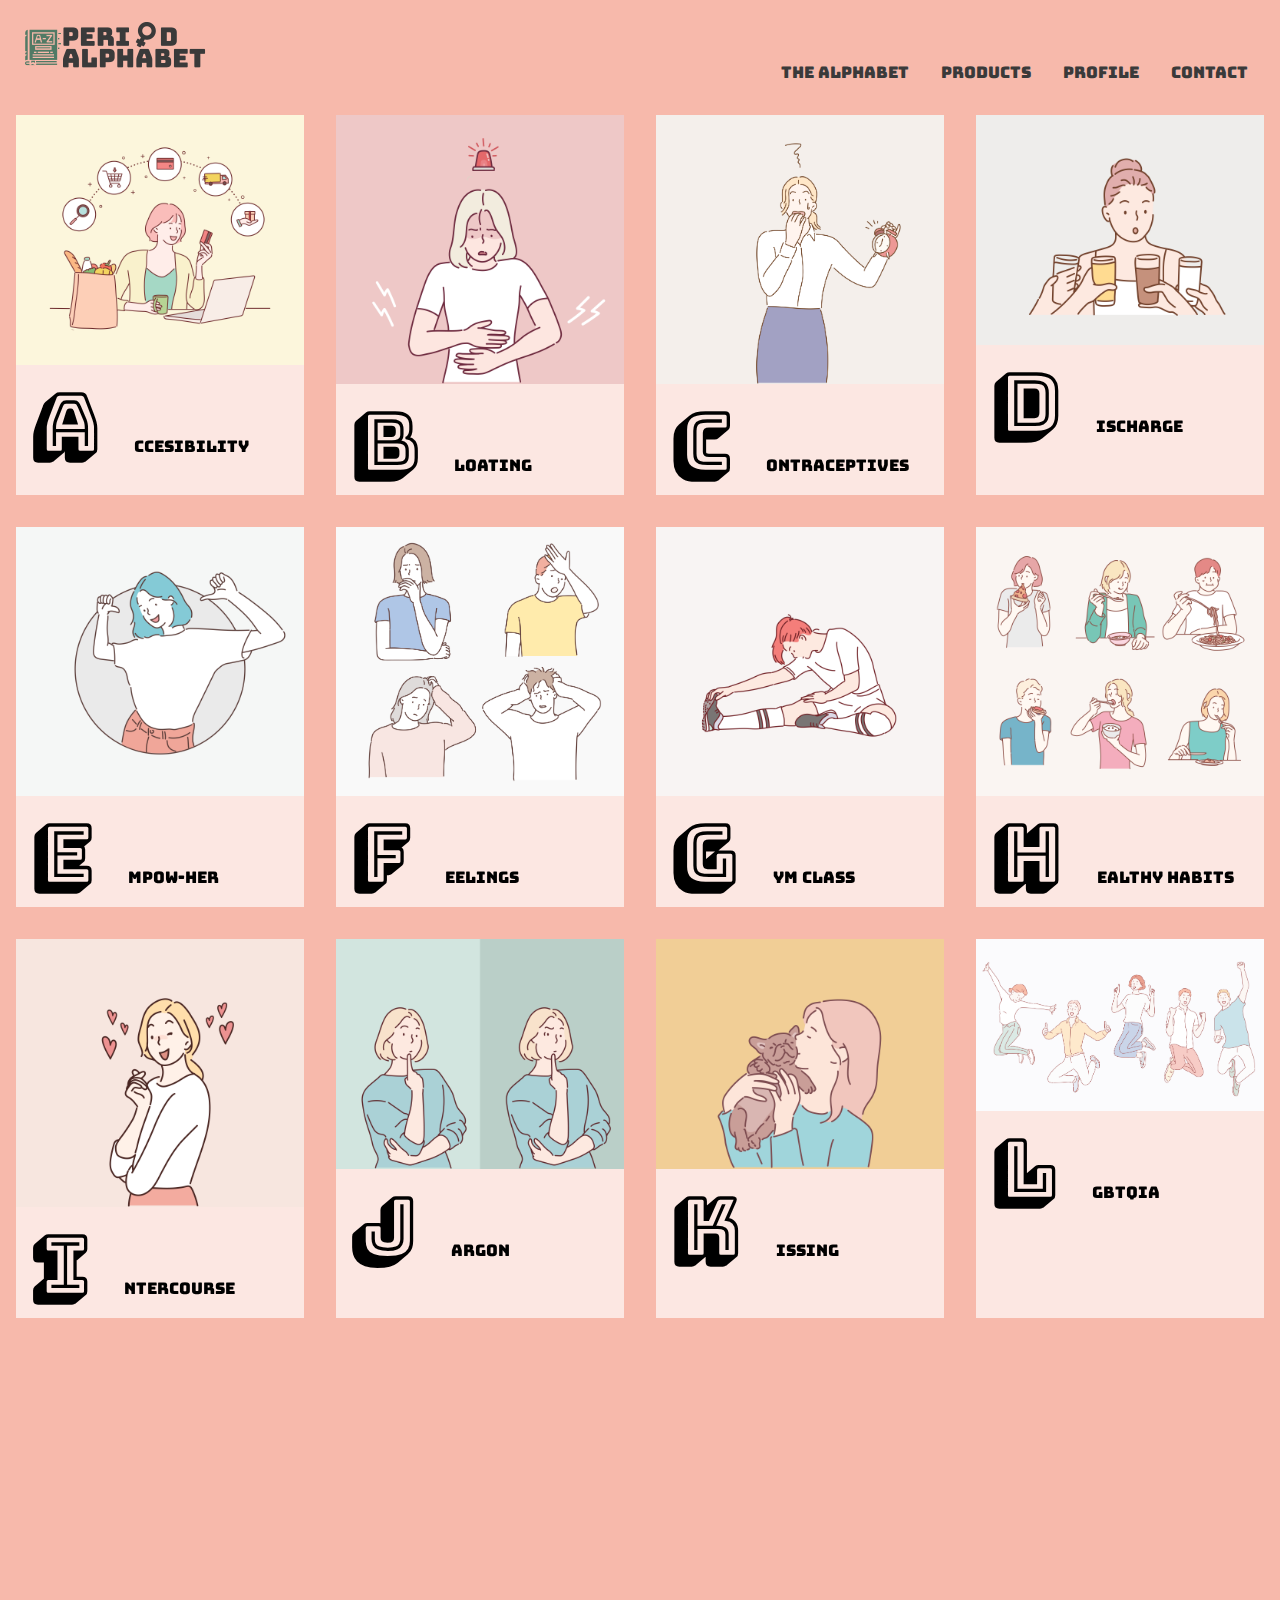
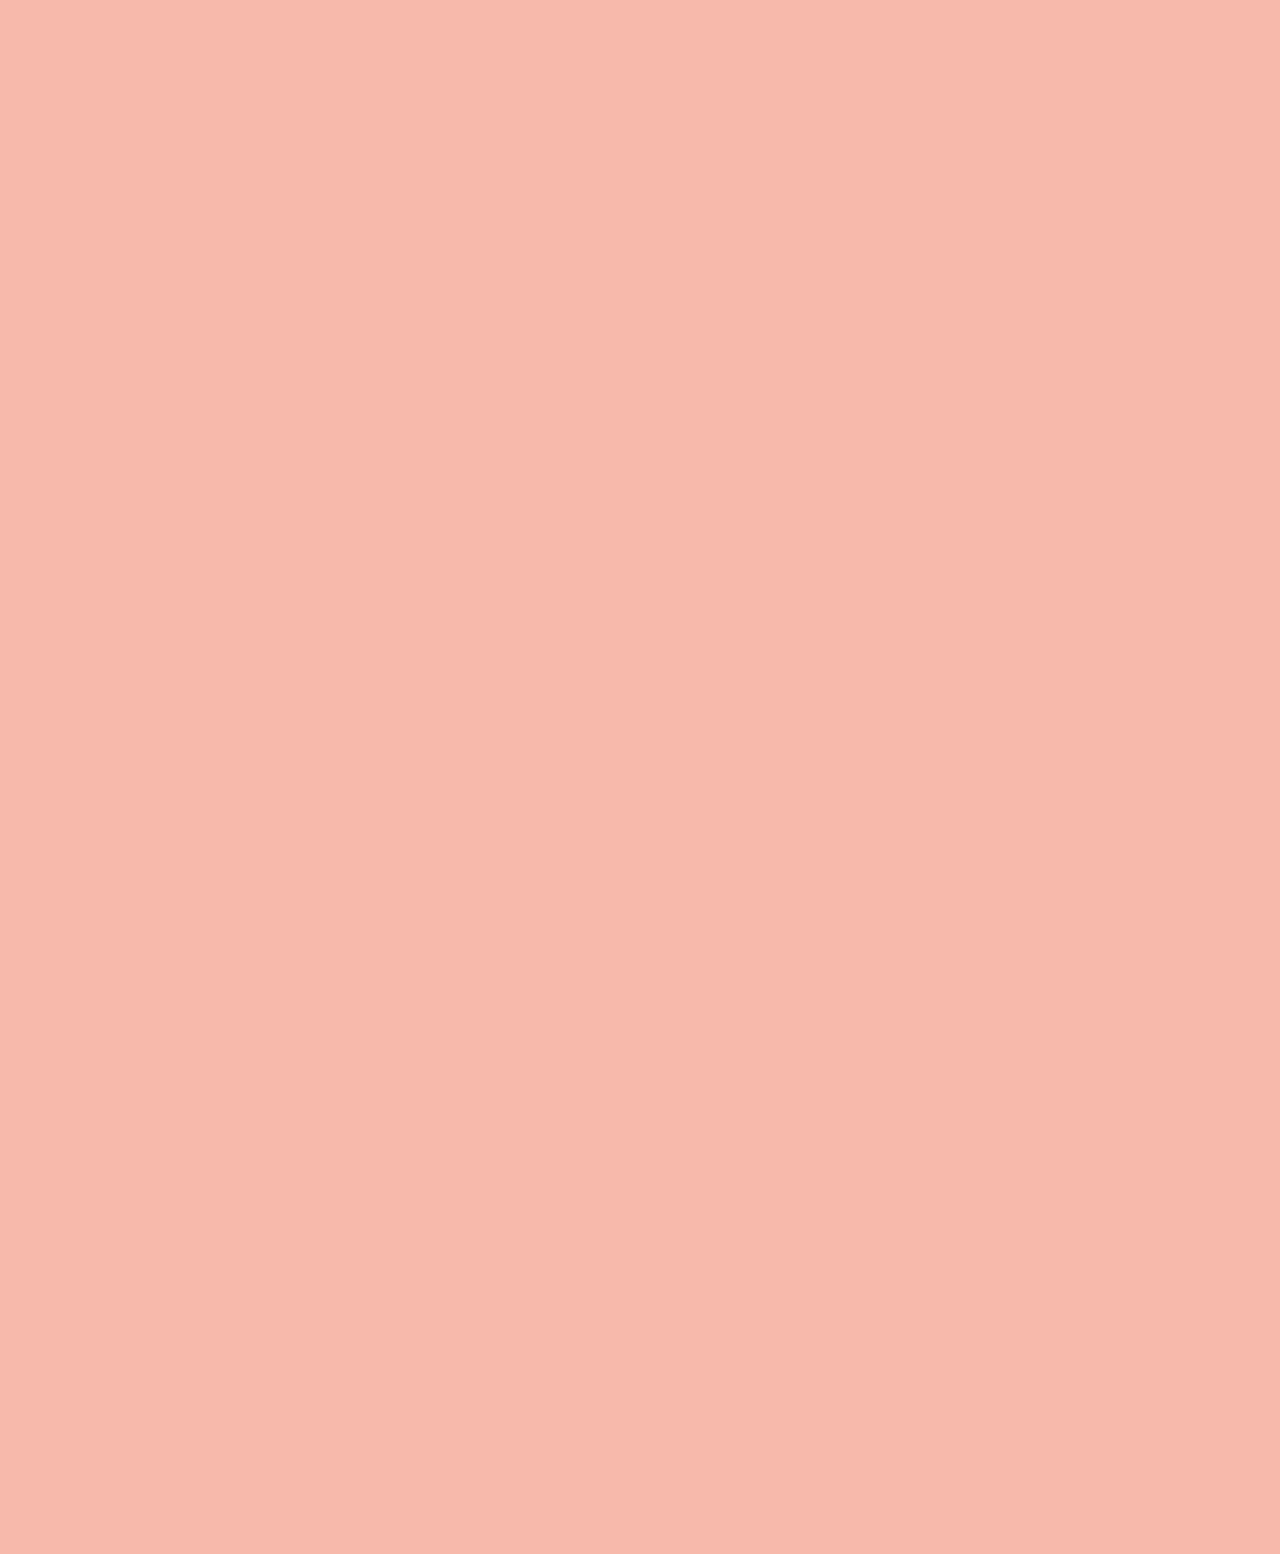
==== home.html @ 2d3a2221 "Merge branch 'master' into sheylacode" ====
<!DOCTYPE html>
<html>
    <!--The head is the little tab at the top on your browser-->
    <head>
        <title>Period Alphabet</title>

        <link rel="shortcut icon" href="images/icon.png" type="image/png">

        <!--This is where the CSS file is linked into the HMTL-->
        <link rel="stylesheet" href="styles.css">

        <!--Animate on scroll link step 1-->
        <link href="https://unpkg.com/aos@2.3.1/dist/aos.css" rel="stylesheet">

        <link rel="preconnect" href="https://fonts.gstatic.com">

        <!--Using Google Fonts API for a nice font-->
        <link href="https://fonts.googleapis.com/css2?family=Bungee" rel="stylesheet">
        <link href="https://fonts.googleapis.com/css2?family=Bungee+Shade" rel="stylesheet">
    </head>

    <!--The body is the main part of the page-->
    <body>

        <!--This is our nav bar with 'links' -->
        <nav id="nav">
            <a class="navbar-brand" href="home.html">
                <img src="images/logo.png" alt="Logo">
            </a> <!-- Logo --> 
            <ul>
                <!--The hrefs will change once we get routes going-->
                <li><a href="#alphabet">The Alphabet</a></li>
                <li><a href="#products">Products</a></li>
                <li><a href="#profile">Profile</a></li>
                <li><a href="#contact">Contact</a></li>
            </ul>
        </nav>
        
        <!--The main ish on the page-->
        <main>

            <section id="alphabet">
                <section id="A-D">

                    <ul class="list" data-aos="fade-up"
                    data-aos-anchor-placement="top-bottom">

                        <li class="card">
                            <img src="images/A.jpg">
                            <h3>A</h3>
                            <p>
                                ccesibility
                            </p>
                        </li>
        
                        <li class="card">
                            <img src="images/B.jpg">
                            <h3>B</h3>
                            <p>
                                loating
                            </p>
                        </li>
        
                        <li class="card">
                            <img src="images/C.jpg">
                            <h3>C</h3>
                            <p>
                                ontraceptives
                            </p>
                        </li>

                        <li class="card">
                            <img src="images/D.jpg">
                            <h3>D</h3>
                            <p>
                                ischarge
                            </p>
                        </li>
                    </ul> 
                </section> <!-- end of A-D -->

                <section id="E-H">

                    <ul class="list" data-aos="fade-up"
                    data-aos-anchor-placement="top-bottom">

                        <li class="card">
                            <img src="images/E.jpg">
                            <h3>E</h3>
                            <p>
                                mpow-her 
                            </p>
                        </li>
        
                        <li class="card">
                            <img src="images/F.jpg">
                            <h3>F</h3>
                            <p>
                                eelings
                            </p>
                        </li>
        
                        <li class="card">
                            <img src="images/G.jpg">
                            <h3>G</h3>
                            <p>
                                ym class
                            </p>
                        </li>

                        <li class="card">
                            <img src="images/H.jpg">
                            <h3>H</h3>
                            <p>
                                ealthy habits
                            </p>
                        </li>
                    </ul> 
                </section> <!--end of E-H -->

                <section id="I-L">

                    <ul class="list" data-aos="fade-up"
                    data-aos-anchor-placement="top-bottom">

                        <li class="card">
                            <img src="images/I.jpg">
                            <h3>I</h3>
                            <p>
                                ntercourse 
                            </p>
                        </li>
        
                        <li class="card">
                            <img src="images/J.jpg">
                            <h3>J</h3>
                            <p>
                                argon
                            </p>
                        </li>
        
                        <li class="card">
                            <img src="images/K.jpg">
                            <h3>K</h3>
                            <p>
                                issing
                            </p>
                        </li>

                        <li class="card">
                            <img src="images/L.jpg">
                            <h3>L</h3>
                            <p>
                                GBTQIA
                            </p>
                        </li>
                    </ul> 
                </section> <!--end of I-L -->

                <section id="M-P">

                    <ul class="list" data-aos="fade-up"
                    data-aos-anchor-placement="top-bottom">

                        <li class="card">
                            <img src="images/M.jpg">
                            <h3>M</h3>
                            <p>
                                enstrual Products 
                            </p>
                        </li>
        
                        <li class="card">
                            <img src="images/N.jpg">
                            <h3>N</h3>
                            <p>
                                ausea
                            </p>
                        </li>
        
                        <li class="card">
                            <img src="images/O.jpg">
                            <h3>O</h3>
                            <p>
                                vulation
                            </p>
                        </li>

                        <li class="card">
                            <img src="images/P.jpg">
                            <h3>P</h3>
                            <p>
                                uberty
                            </p>
                        </li>
                    </ul> 
                </section> <!--end of M-P -->

                <section id="Q-T">

                    <ul class="list" data-aos="fade-up"
                    data-aos-anchor-placement="top-bottom">

                        <li class="card">
                            <img src="images/Q.jpg">
                            <h3>Q</h3>
                            <p>
                                uestions 
                            </p>
                        </li>
        
                        <li class="card">
                            <img src="images/R.jpg">
                            <h3>R</h3>
                            <p>
                                esources
                            </p>
                        </li>
        
                        <li class="card">
                            <img src="images/S.jpg">
                            <h3>S</h3>
                            <p>
                                TD/I's
                            </p>
                        </li>

                        <li class="card">
                            <img src="images/T.jpg">
                            <h3>T</h3>
                            <p>
                                ender Breasts
                            </p>
                        </li>
                    </ul> 
                </section> <!--end of Q-T -->

                <section id="U-X">

                    <ul class="list" data-aos="fade-up"
                    data-aos-anchor-placement="top-bottom">

                        <li class="card">
                            <img src="images/U.jpg">
                            <h3>U</h3>
                            <p>
                                nderwear 
                            </p>
                        </li>
        
                        <li class="card">
                            <img src="images/V.jpg">
                            <h3>V</h3>
                            <p>
                                aginal Health
                            </p>
                        </li>
        
                        <li class="card">
                            <img src="images/W.jpg">
                            <h3>W</h3>
                            <p>
                                ellness Checks
                            </p>
                        </li>

                        <li class="card">
                            <img src="images/X.jpg">
                            <h3>X</h3>
                            <p>
                                OXO
                            </p>
                        </li>
                    </ul> 
                </section> <!--end of U-X -->

                <section id="Y-Z">

                    <ul class="list" data-aos="fade-up"
                    data-aos-anchor-placement="top-bottom">

                        <li class="card">
                            <img src="images/Y.jpg">
                            <h3>Y</h3>
                            <p>
                                east
                            </p>
                        </li>
        
                        <li class="card">
                            <img src="images/Z.jpg">
                            <h3>Z</h3>
                            <p>
                                zz's
                            </p>
                        </li>
                    </ul> 
                </section> <!--end of Y-Z -->

            </section>
            </main>

        </main>

        <!--The footer will have random page links and a connection section-->
        <footer>

        </footer>
    </body>

    <!--This is how we link our Javascript to the HMTL step 2-->
    <script src="https://unpkg.com/aos@2.3.1/dist/aos.js"></script>
    <!--this is the thing that will allow stuff to animate on scroll step 3-->
    <script>
        AOS.init();
    </script>
</html>
---- styles.css ----
body {
    font-weight: normal;
    font-style: normal;
    color: #777; 

    margin:0;

    background-color: #F7B9AB;
}

/* this part will give each section a min height that is the height of the window */
main > section {
    min-height: 100vh;
}

/* give each section a different background color 
the id names on each section are different, so this is how you make attributes 
for just that specific section */
#nav {
    display: flex;
    justify-content: space-between;
    align-items: baseline;

    padding: 1em;

    color: #eee;

    background-color: #F7B9AB;
}

nav h1, ul {
    margin: 0;
    font-family: "Bungee";
}

nav a {
    text-decoration: none;
    color: #3a3a3a;
}

nav ul {
    display: flex;
    list-style: none;
}

nav ul a {
    /* give the links a little space */
    padding: 1em;
    color: #3a3a3a;
}

nav ul a:hover {
    color: #eee;

    font-style: italic;

}

#alphabet ul {
    list-style: none;
    margin: 0;
    padding: 0;
    display: flex;
    justify-content: center;
}

.card {
    width: 400px;
    margin: 1em;
    background-color: rgba(255, 255, 255, 0.65);

    justify-content: space-between;

    color: #000;
}

.card:hover {
    box-shadow: 0 0 20px #000;
}

.card img {
    width: 100%;
}

.card h3 {
    font-size: 5em;
    font-family: "Bungee Shade";
}

.card p {
    font-family: "Bungee";
}

.card h3, .card p {
    margin: 1rem;
    display: inline;
    
}
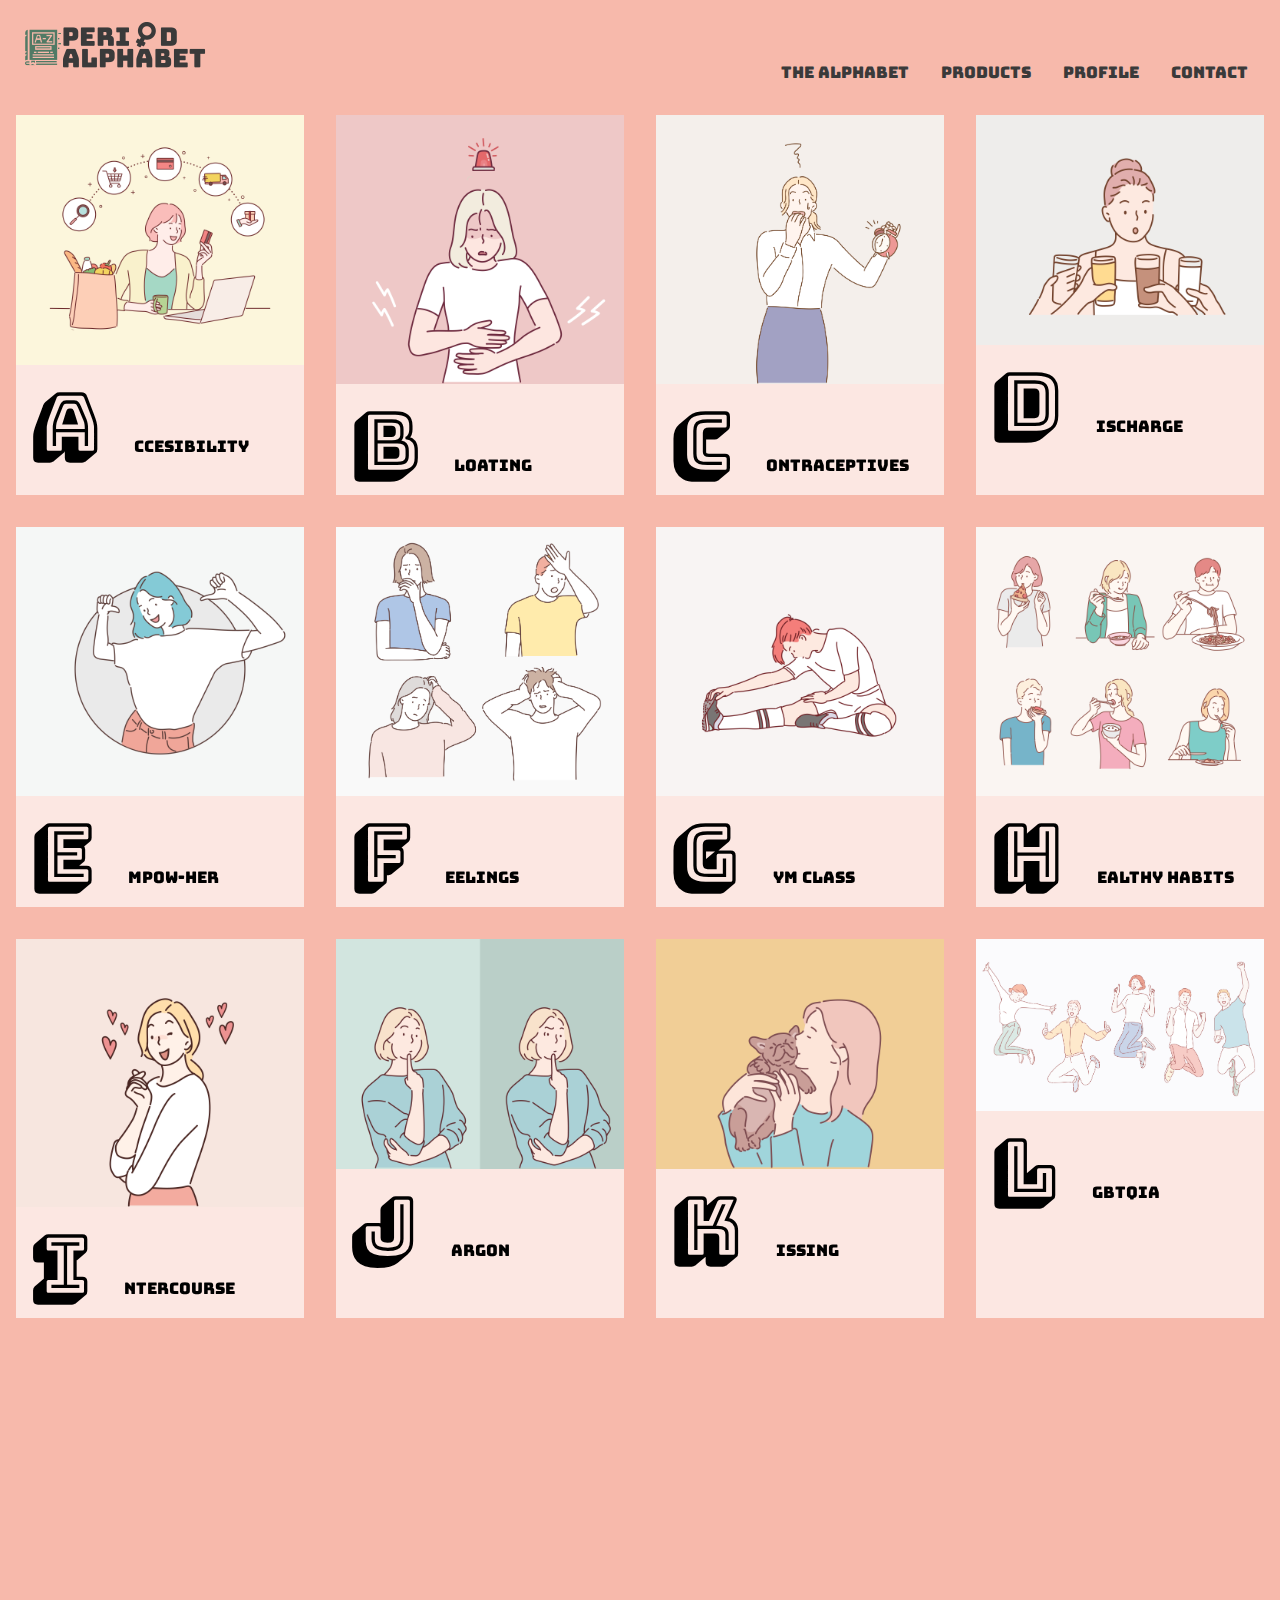
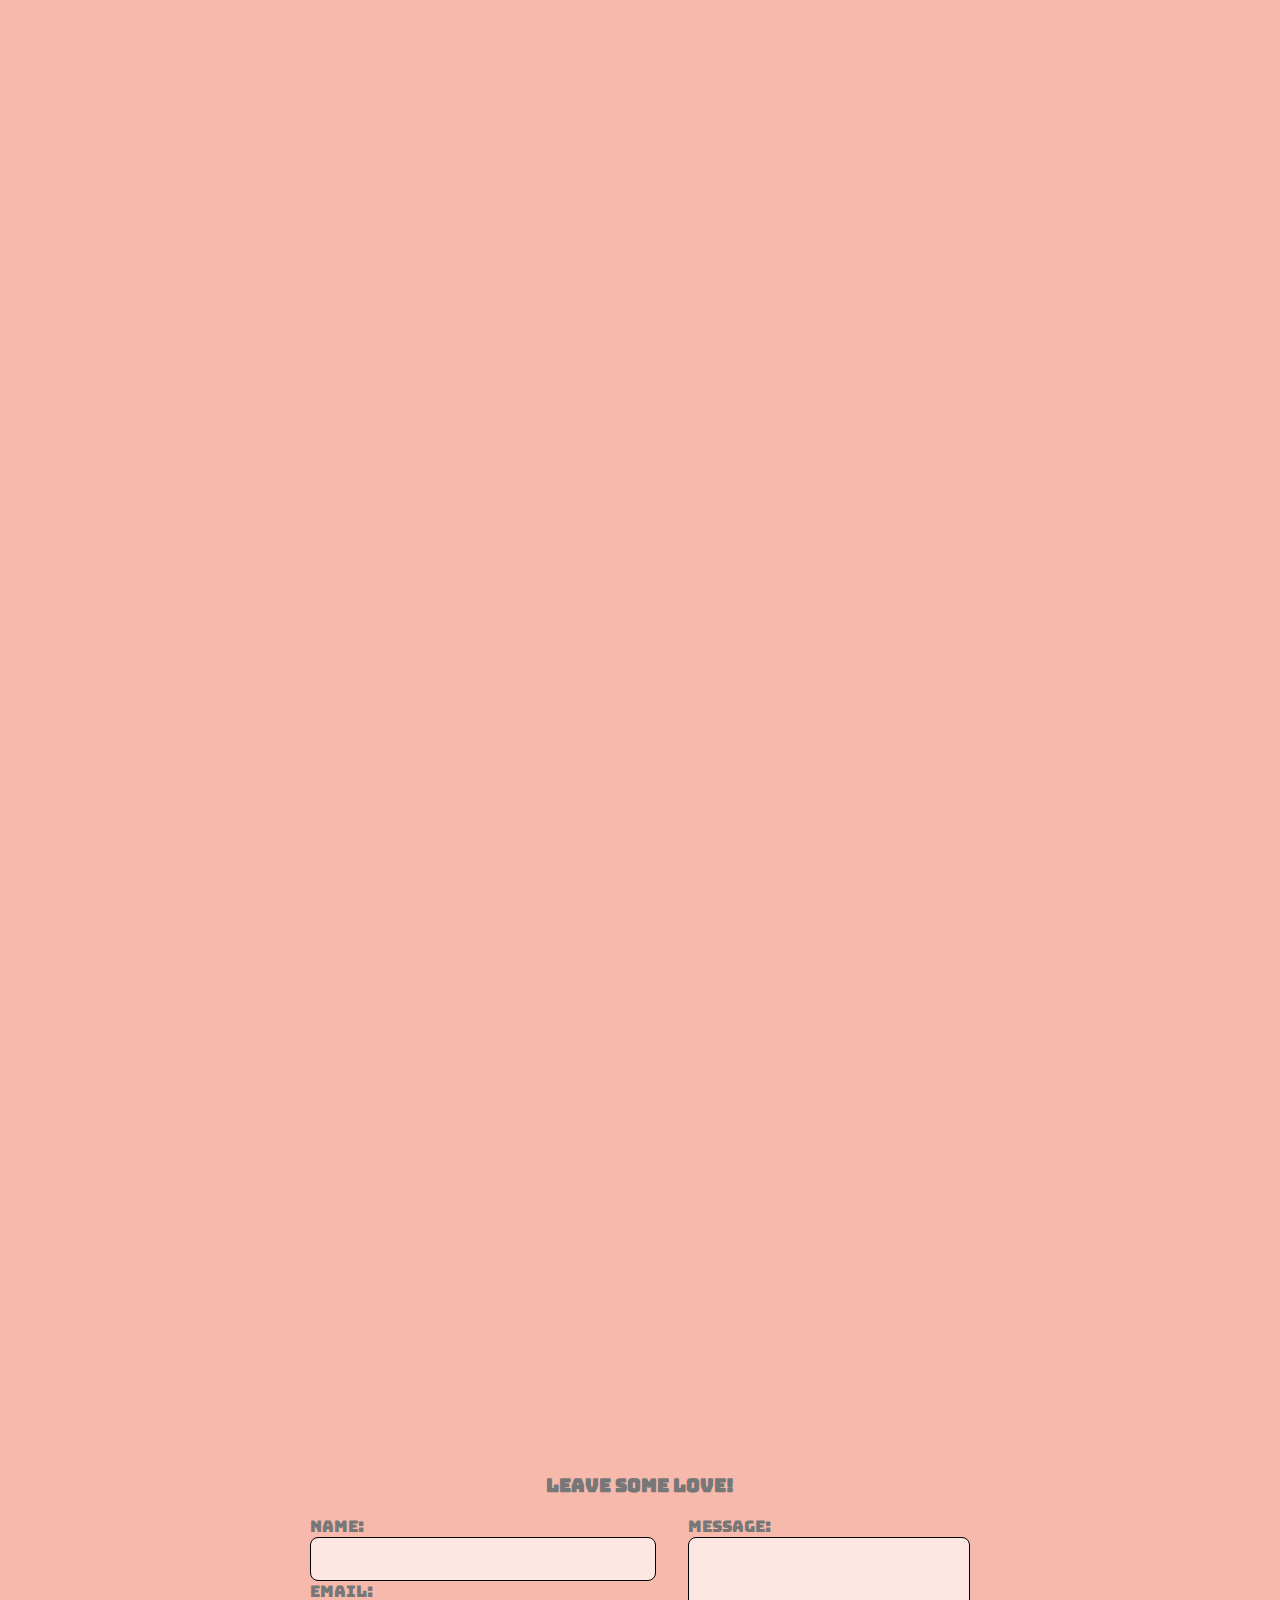
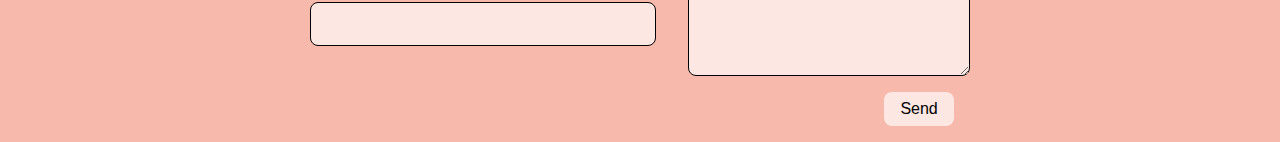
==== commit 03077738: "created a contact footer" ====
--- a/home.html
+++ b/home.html
@@ -1,4 +1,7 @@
 <!DOCTYPE html>
+
+<!-- Credit to: https://www.shutterstock.com/g/autumnn for the images!-->
+
 <html>
     <!--The head is the little tab at the top on your browser-->
     <head>
@@ -303,9 +306,38 @@
         </main>
 
         <!--The footer will have random page links and a connection section-->
-        <footer>
+        <footer id="contact">
+            <h3>Leave some love!</h3>
+            <form>
+                <div>
+                    <!--here you will input your name-->
+                    <label>
+                        Name:
+                        <input type="text">
+                    </label>
+
+                    <!--here you will input your email-->
+                    <label>
+                        Email:
+                        <input type="email">
+                    </label>
+
+                </div>
+
+                <div> 
+                    <!--here you will leave a message for the site creator-->
+                    <label>
+                        Message:
+                        <textarea></textarea>
+                    </label>
+
+                    <!--this is a button to submit everything-->
+                    <button type="submit">Send</button>
+                </div>
+            </form>
 
         </footer>
+        
     </body>
 
     <!--This is how we link our Javascript to the HMTL step 2-->
--- a/styles.css
+++ b/styles.css
@@ -94,5 +94,74 @@
 .card h3, .card p {
     margin: 1rem;
     display: inline;
-    
+}
+
+#contact {
+    font-family: "Bungee";
+
+    color: #3a3a3a
+
+    background-image: url(images/footer-bg.png);
+    background-color: #F7B9AB;
+
+    background-attachment: fixed;
+
+    display: flex;
+    flex-direction: column;
+    justify-content: center;
+    align-items: center;
+}
+
+#contact > form {
+    display: flex;
+}
+
+#contact > form > div {
+    display: flex;
+    flex-direction: column;
+}
+
+#contact label {
+    display: flex;
+    flex-direction: column;
+}
+
+label {
+    margin 1em 0;
+}
+
+label span {
+    margin: 1em 0;
+}
+
+input, textarea {
+    border: 1px solid #000;
+    border-radius: 8px;
+    padding: 0.75em;
+    margin: 0 2em 0 0;
+    width: 20em;
+    font-size: 1em;
+
+    background-color: rgba(255, 255, 255, 0.65);
+}
+
+textarea {
+    height: 9em;
+    margin: 0 0 0 0;
+}
+
+form button {
+    width: auto;
+    font-size: 1em;
+    margin: 1em;
+    align-self: flex-end;
+    padding: 0.5em 1em;
+    background-color: rgba(255, 255, 255, 0.65);
+    color: #000;
+    border: none;
+    border-radius: 8px;
+}
+
+form button:hover {
+    box-shadow: 0 0 20px #000;
 }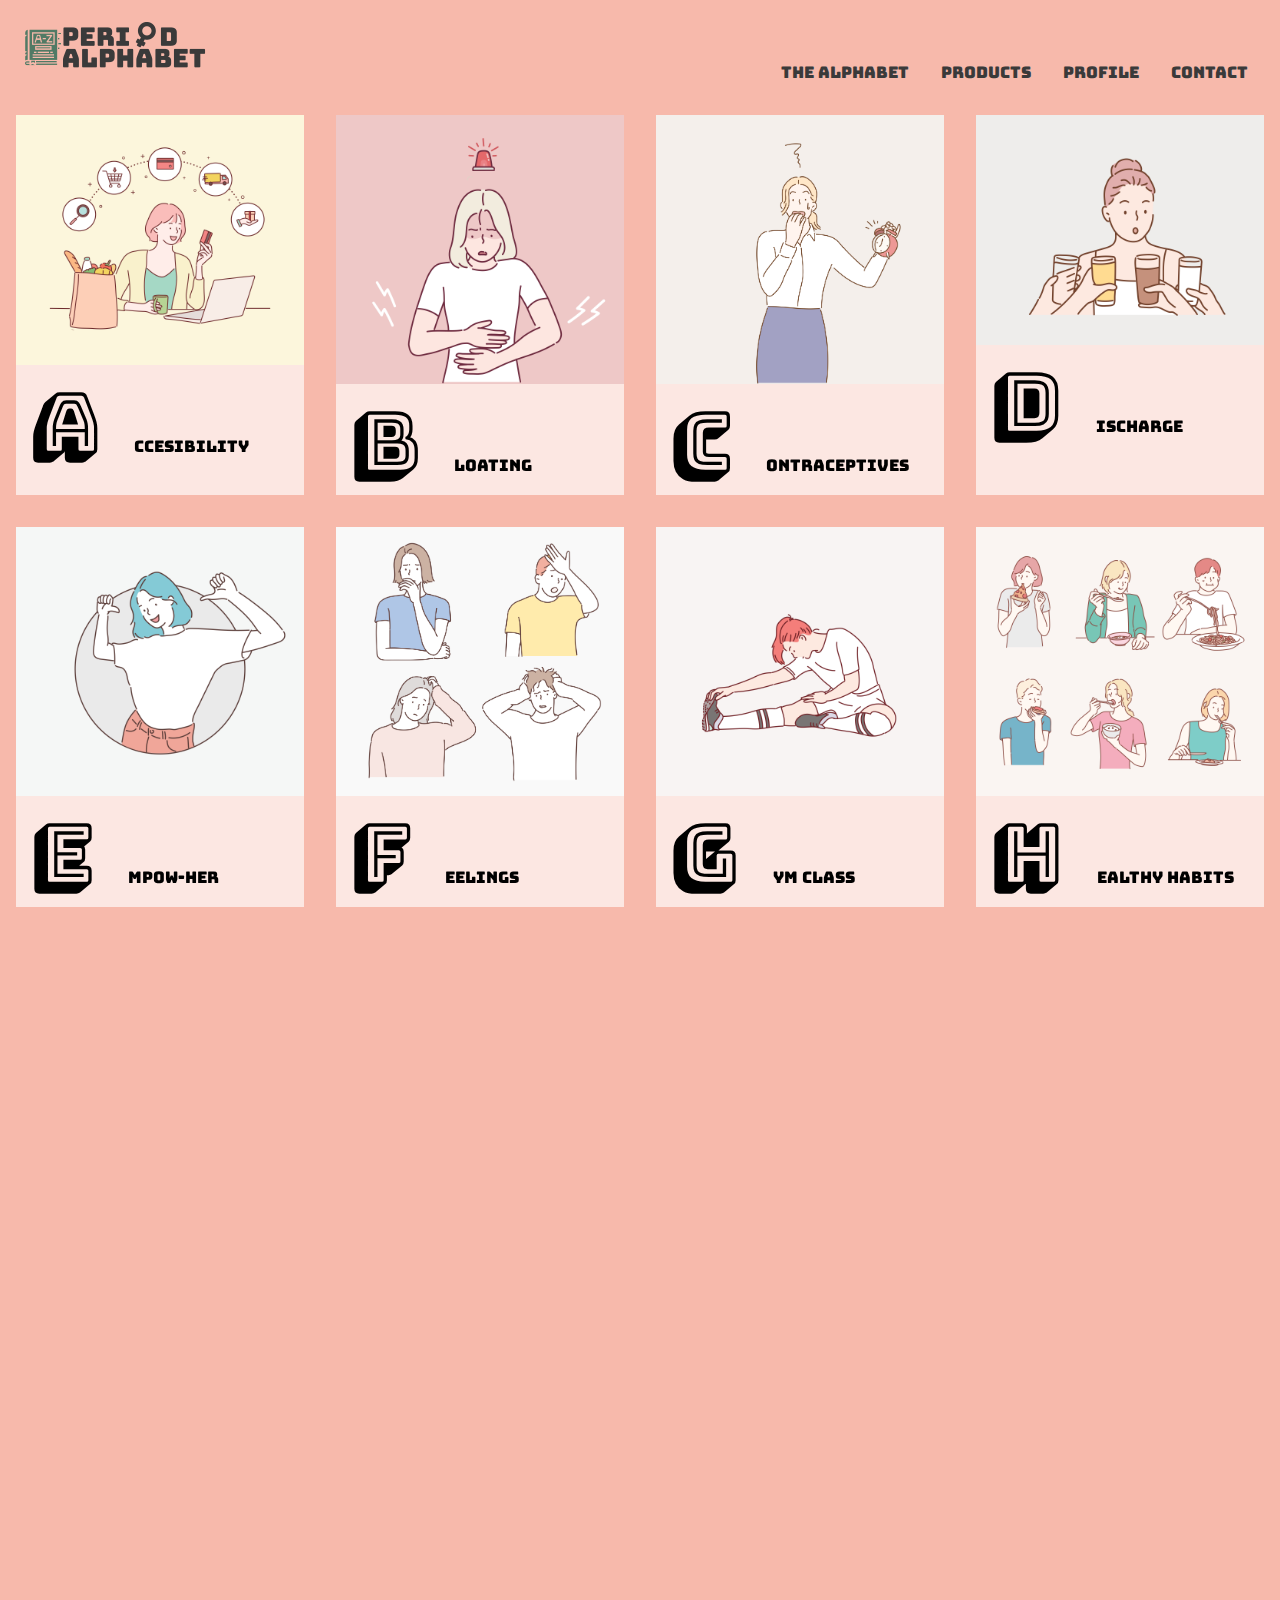
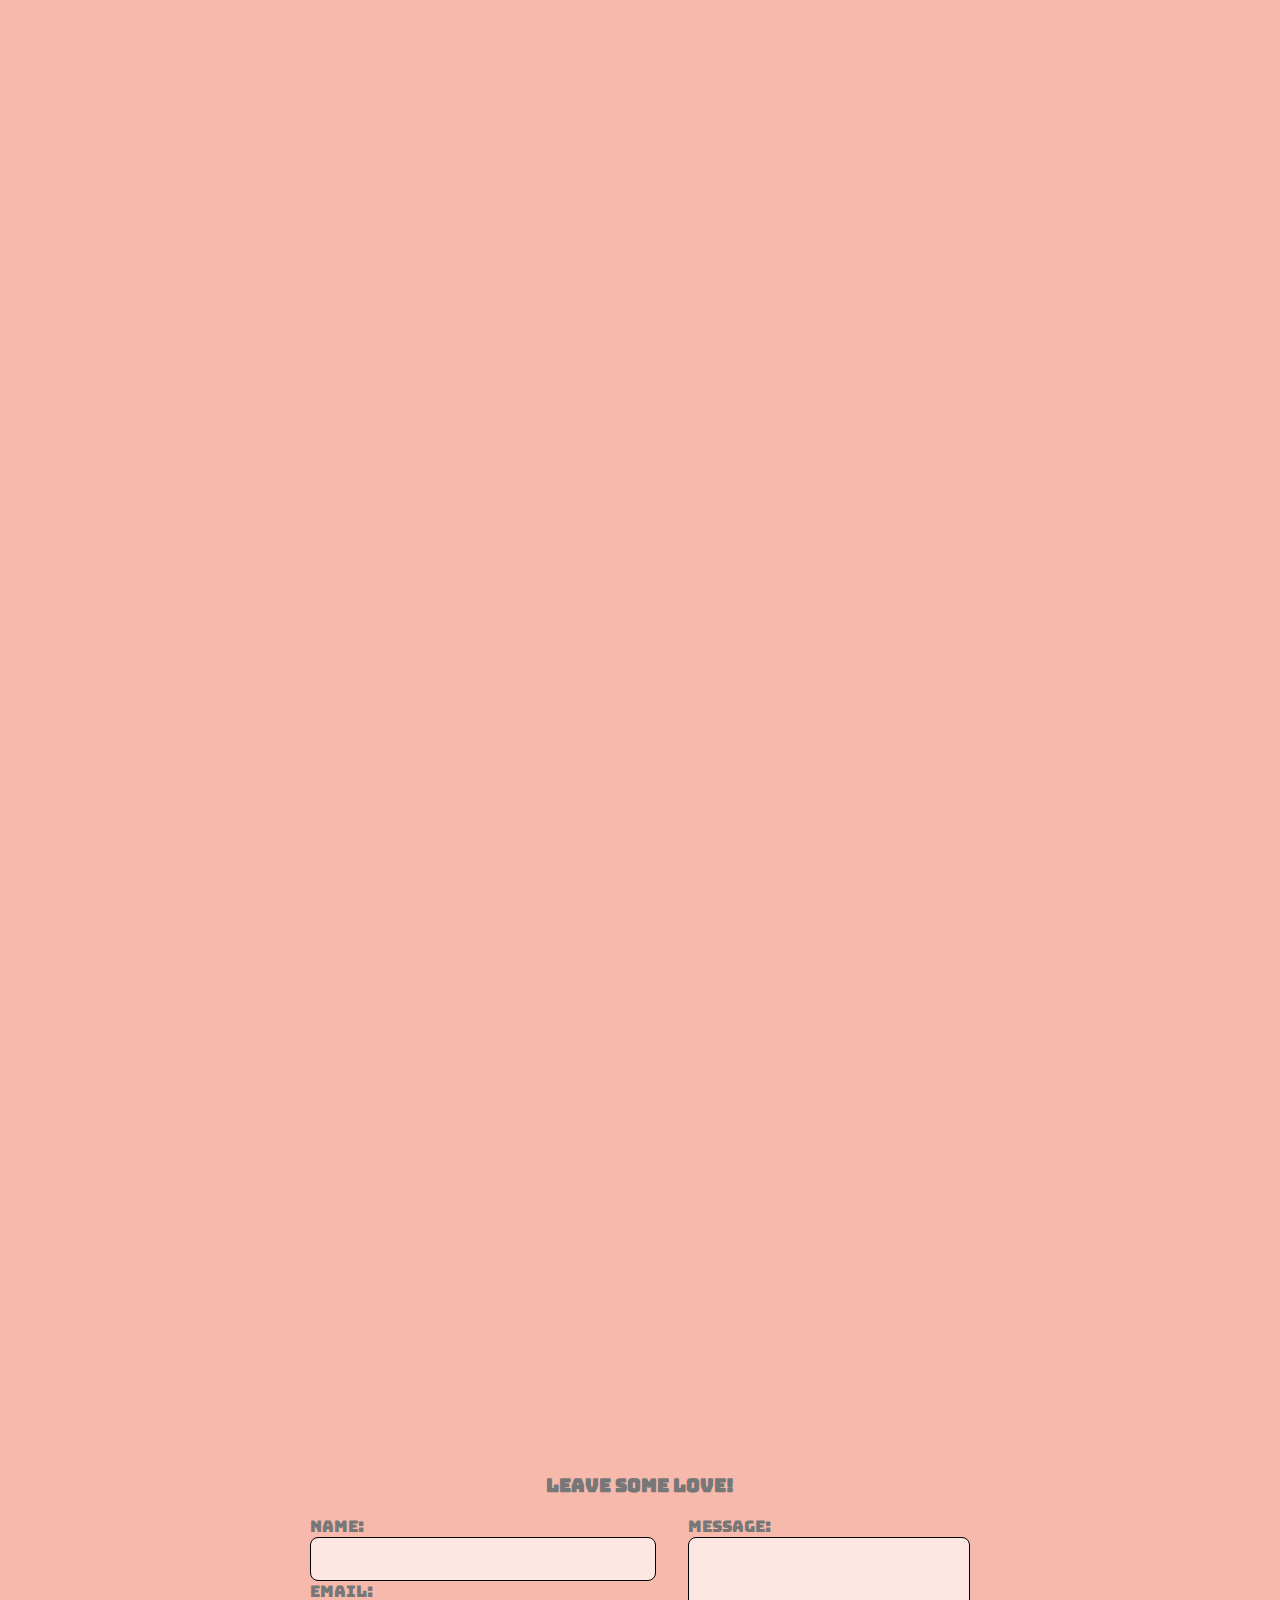
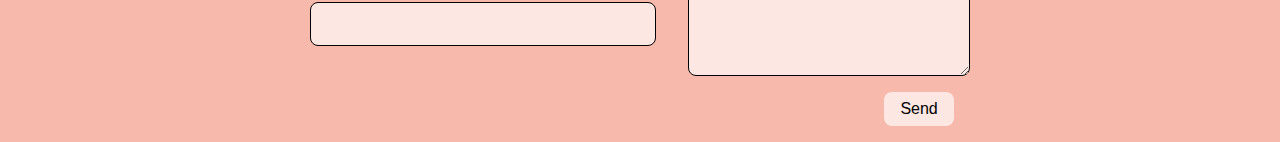
==== commit f2c32c3c: "fixed the footer" ====
--- a/home.html
+++ b/home.html
@@ -21,6 +21,7 @@
         <link href="https://fonts.googleapis.com/css2?family=Bungee" rel="stylesheet">
         <link href="https://fonts.googleapis.com/css2?family=Bungee+Shade" rel="stylesheet">
     </head>
+
 
     <!--The body is the main part of the page-->
     <body>
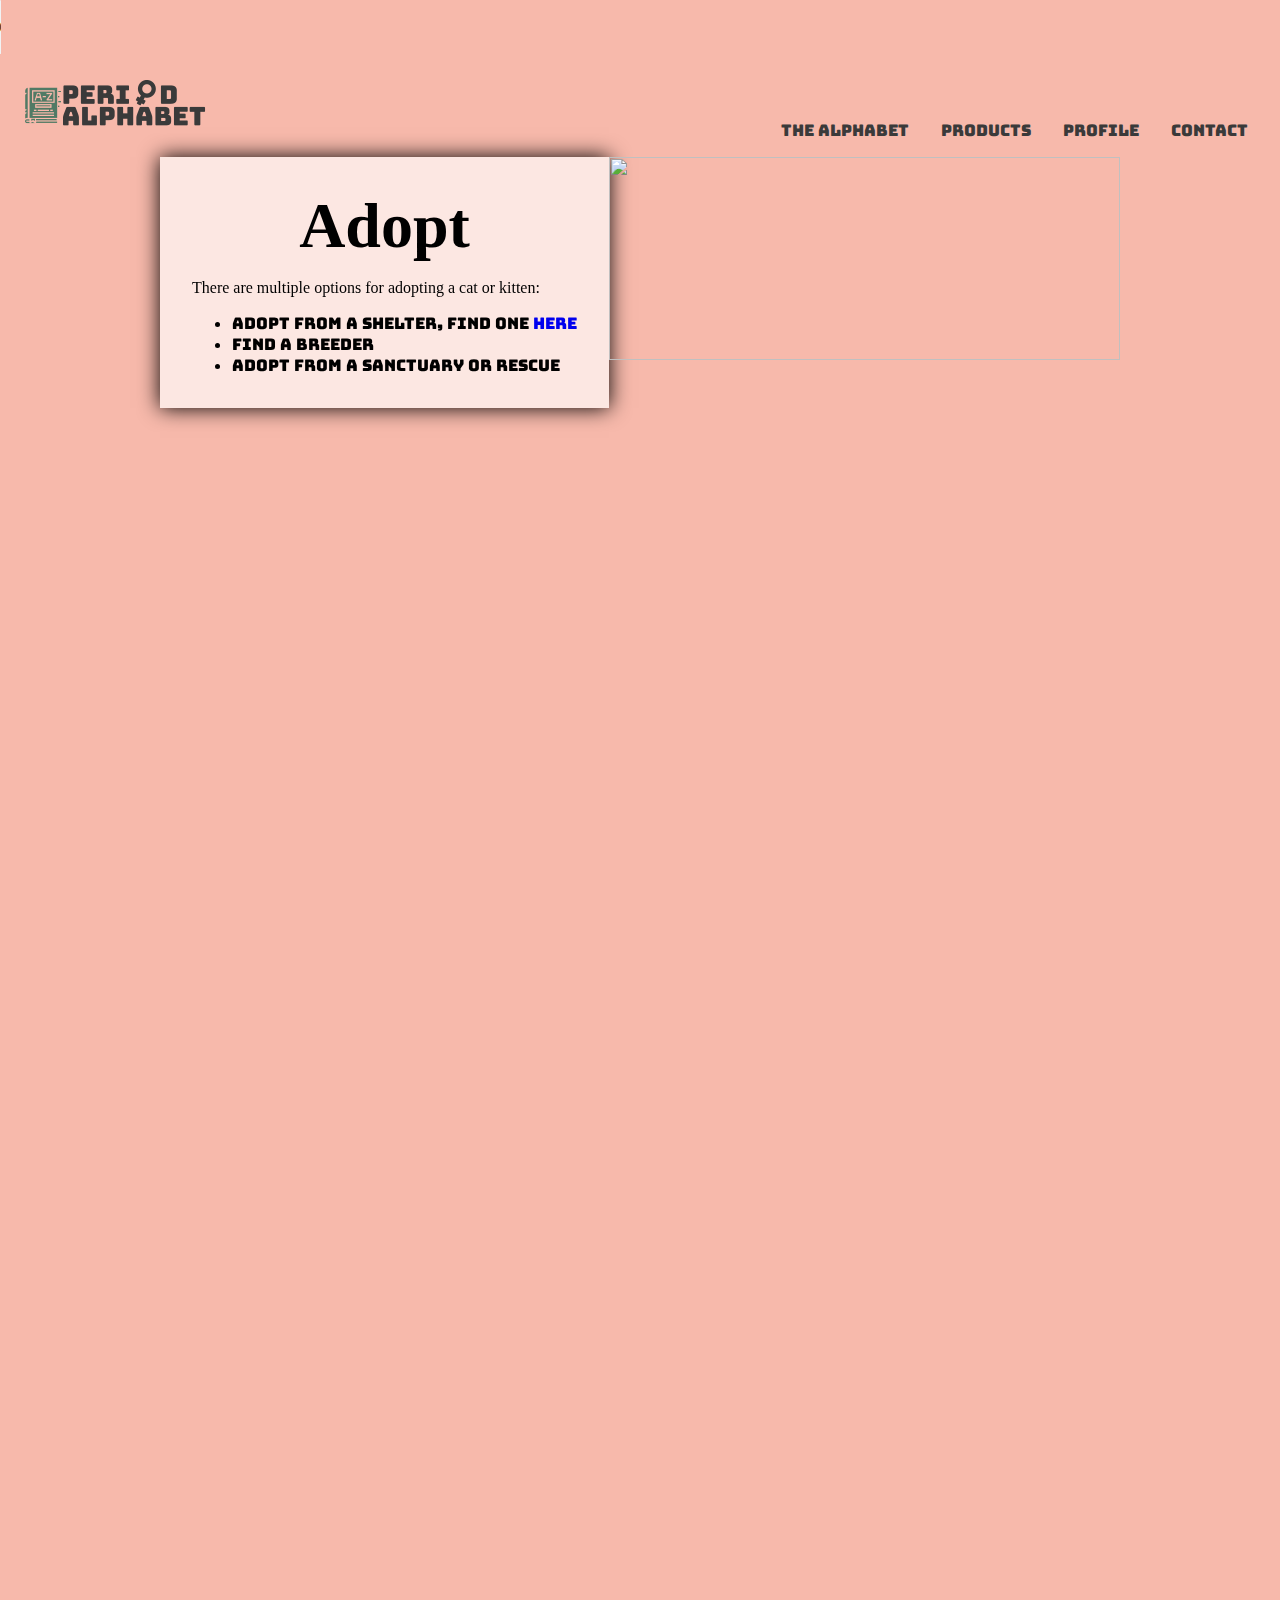
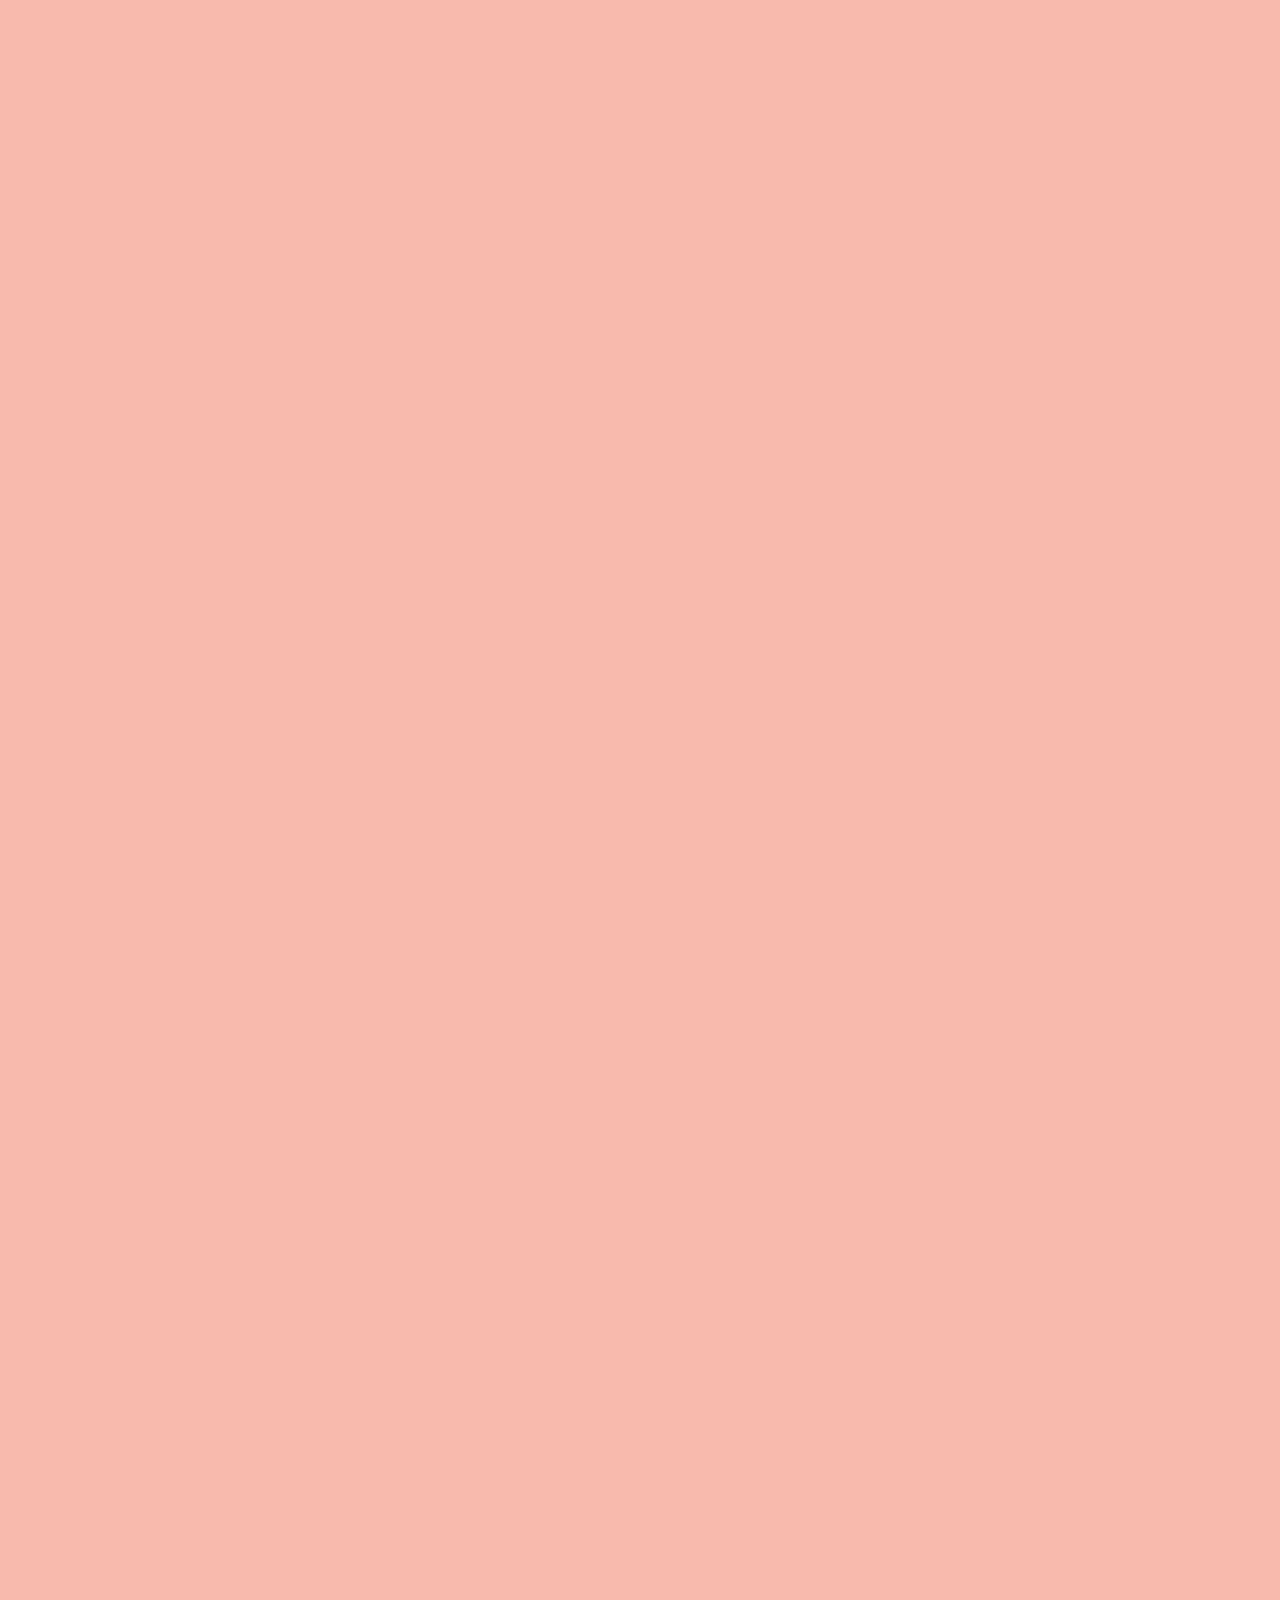
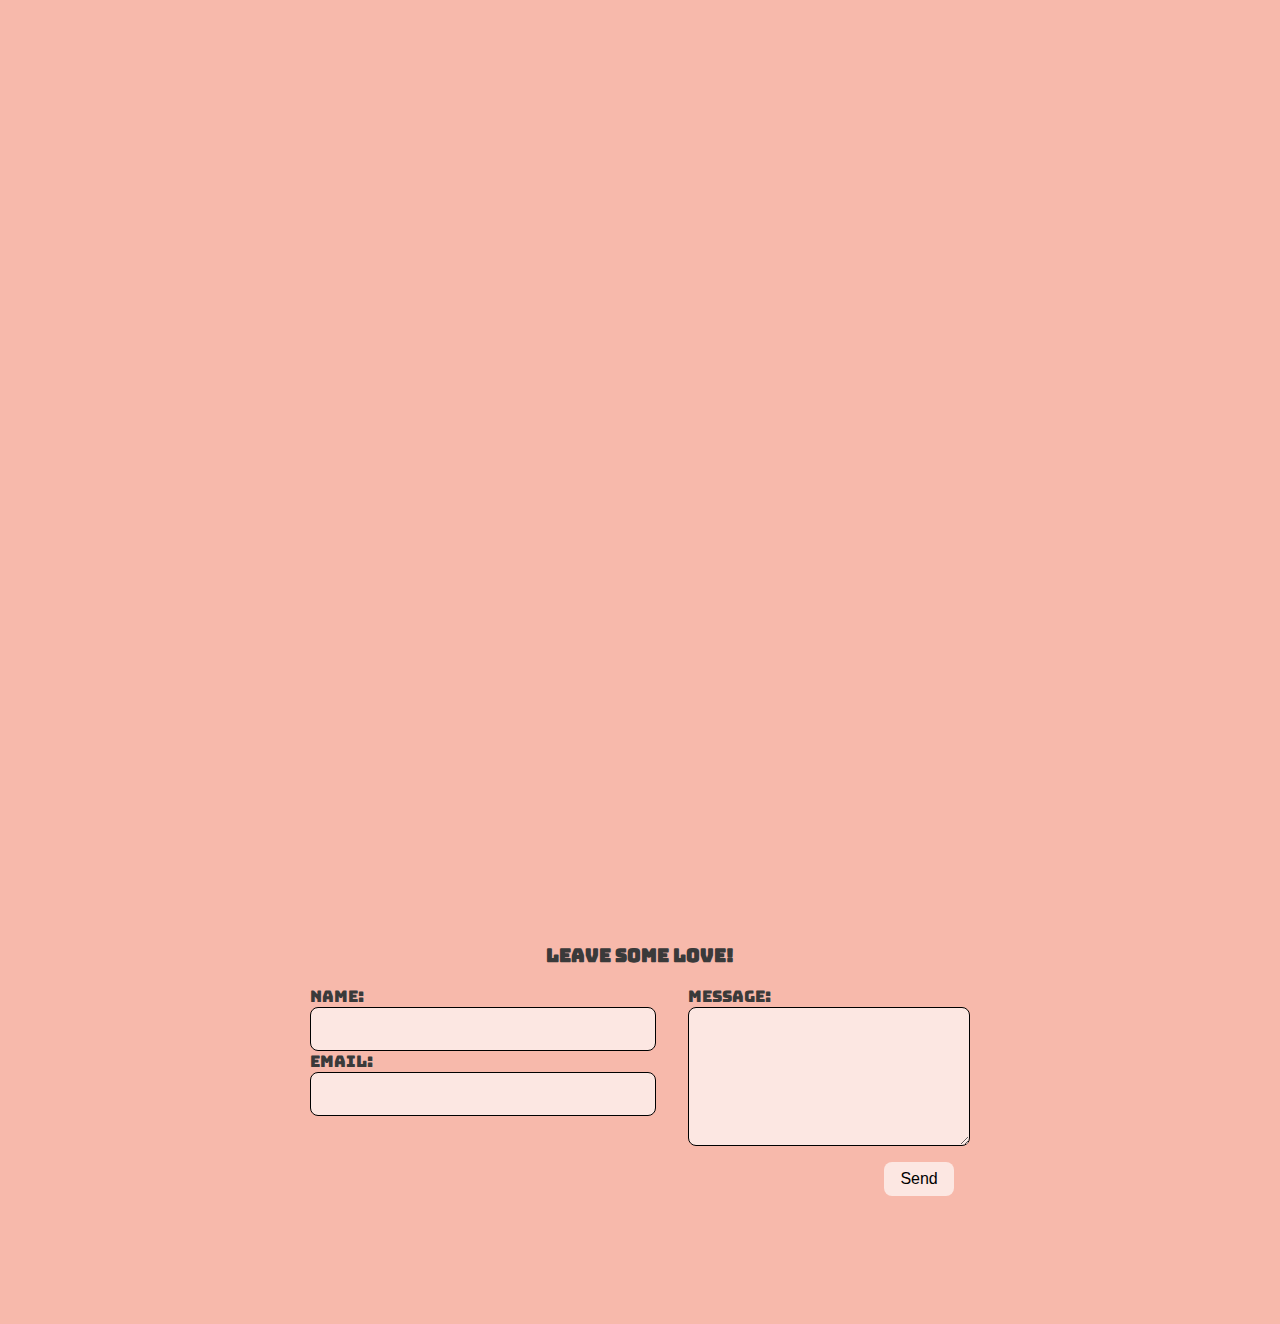
==== commit 6801da63: "added a banner" ====
--- a/home.html
+++ b/home.html
@@ -14,6 +14,11 @@
 
         <!--Animate on scroll link step 1-->
         <link href="https://unpkg.com/aos@2.3.1/dist/aos.css" rel="stylesheet">
+
+        <audio controls>
+            <source src="https://www.fesliyanstudios.com/musicfiles/2020-11-17_-_Reaching_Out_-_www.FesliyanStudios.com_David_Renda/2020-11-17_-_Reaching_Out_-_www.FesliyanStudios.com_David_Renda.mp3"
+            />
+        </audio>
 
         <link rel="preconnect" href="https://fonts.gstatic.com">
 
@@ -43,6 +48,30 @@
         <!--The main ish on the page-->
         <main>
 
+            <section id="banner">
+                <div>
+                    <section data-aos="fade-up"
+                    data-aos-anchor-placement="bottom-bottom"
+                    data-aos-delay="100">
+                        <h2>Adopt</h2>
+                        <p>There are multiple options for adopting a cat or kitten:</p>
+                        <ul>
+                            <li>Adopt from a shelter, find one <a href="https://www.aspca.org/adopt-pet">here</a></li>
+                            <li>Find a breeder</li>
+                            <li>Adopt from a sanctuary or rescue</li>
+                        </ul>
+                    </section>
+                    <div data-aos="fade-up"
+                    data-aos-anchor-placement="bottom-bottom"
+                    data-aos-delay="1000">
+                        <img src="images/cat-3790477.png">
+                    </div>
+                </div>
+                <figure>
+                    <img>
+                </figure>
+            </section>
+
             <section id="alphabet">
                 <section id="A-D">
 
--- a/styles.css
+++ b/styles.css
@@ -56,6 +56,52 @@
 
 }
 
+#banner > div {
+    display: flex;
+    justify-content: center;
+    width: 75%;
+    margin: auto;
+}
+
+#banner section {
+    color: #000;
+
+    background-color: rgba(255, 255, 255, 0.65);
+    padding: 2em;
+
+    margin: auto;
+
+    box-shadow: 0 0 20px #000;
+}
+
+#banner section:hover {
+    background-color: #eee;
+}
+
+#banner h2 {
+    font-size: 4em;
+    text-align: center;
+
+    margin: 0 0 1rem 0;
+}
+
+#banner a {
+    text-decoration: none;
+}
+
+#banner > div > div:nth-child(1) {
+    flex: 3;
+}
+
+#banner > div > div:nth-child(2) {
+    flex: 2;
+}
+
+#banner > div img {
+    width: 100%;
+    height: 90%;
+}
+
 #alphabet ul {
     list-style: none;
     margin: 0;
@@ -94,22 +140,32 @@
 .card h3, .card p {
     margin: 1rem;
     display: inline;
+    position: relative;
+    
 }
 
 #contact {
     font-family: "Bungee";
 
-    color: #3a3a3a
-
-    background-image: url(images/footer-bg.png);
+    color: #3a3a3a;
+
     background-color: #F7B9AB;
 
+    background-image: url(images/flwr-bg.png);
+
     background-attachment: fixed;
+
+    background-attachment: fixed;
+    background-position: center;
+    background-repeat: no-repeat;
+    background-size: cover;
 
     display: flex;
     flex-direction: column;
     justify-content: center;
     align-items: center;
+
+    padding: 7em;
 }
 
 #contact > form {
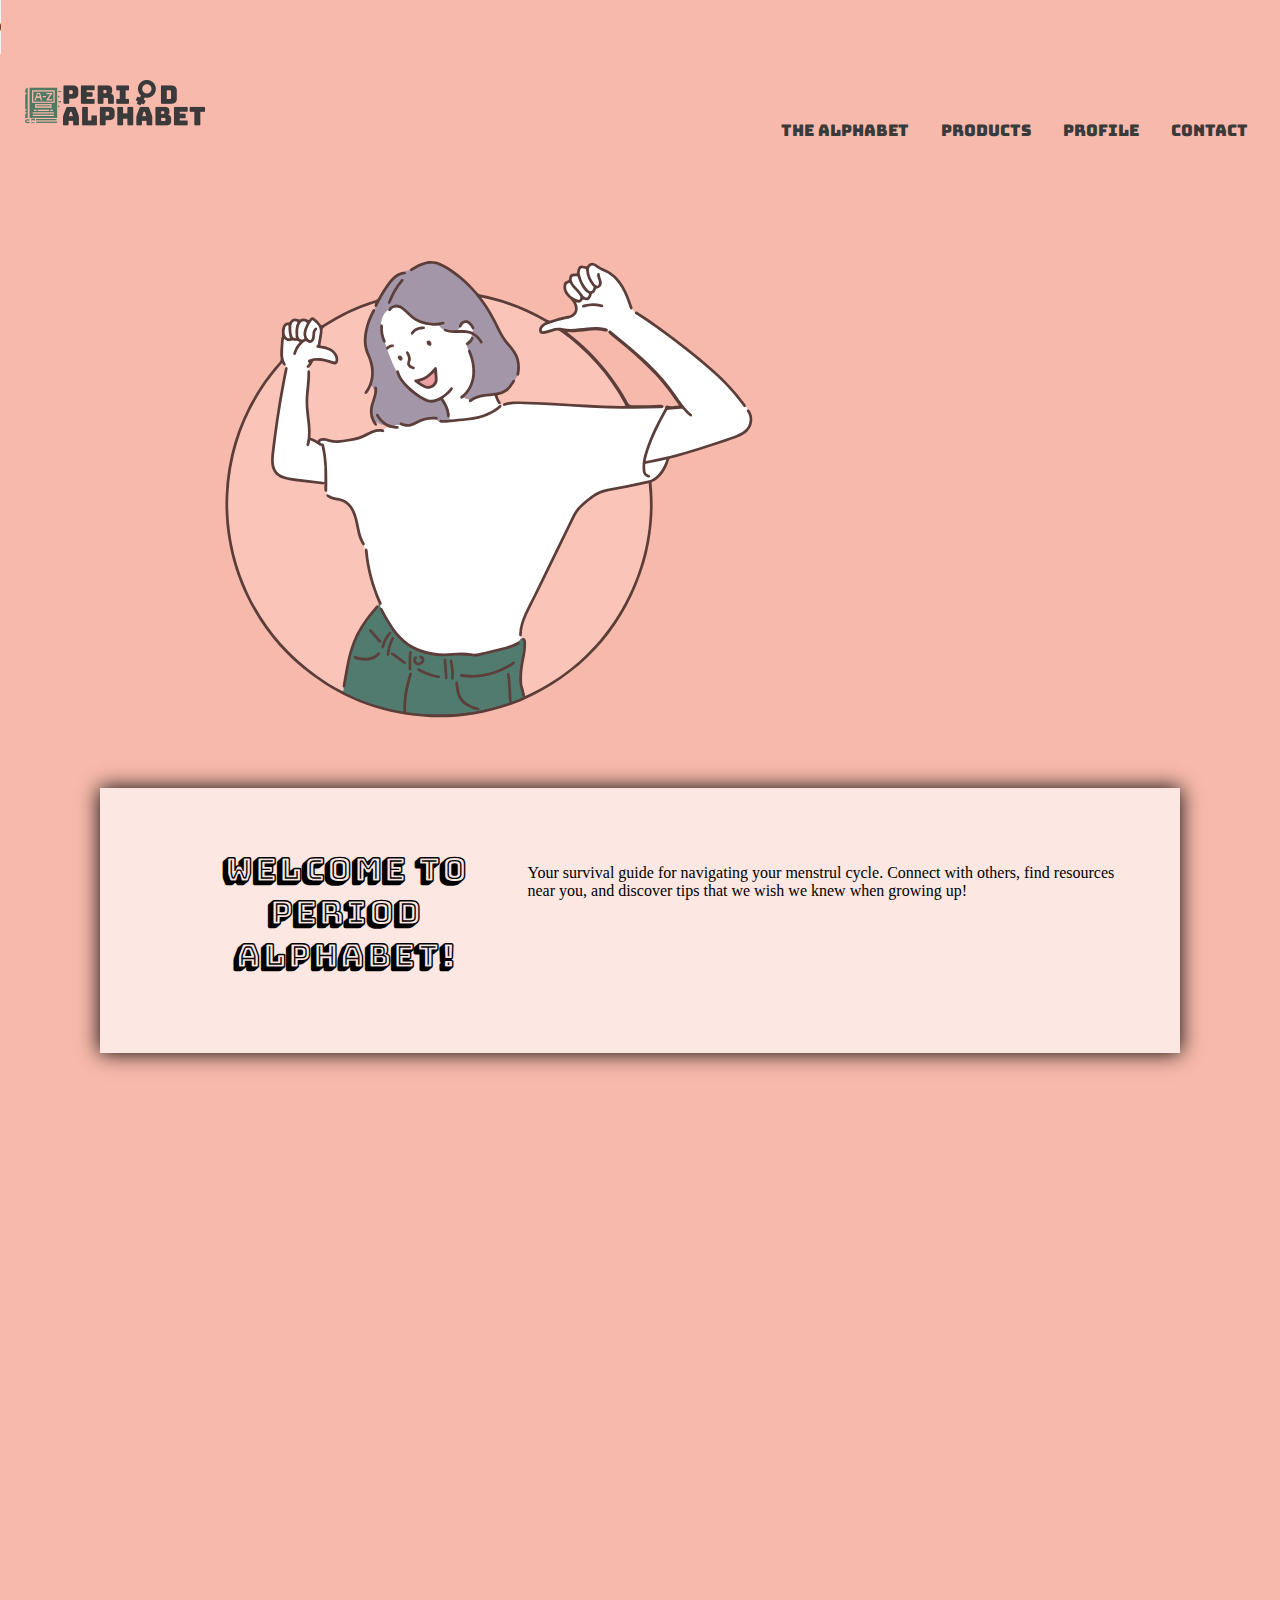
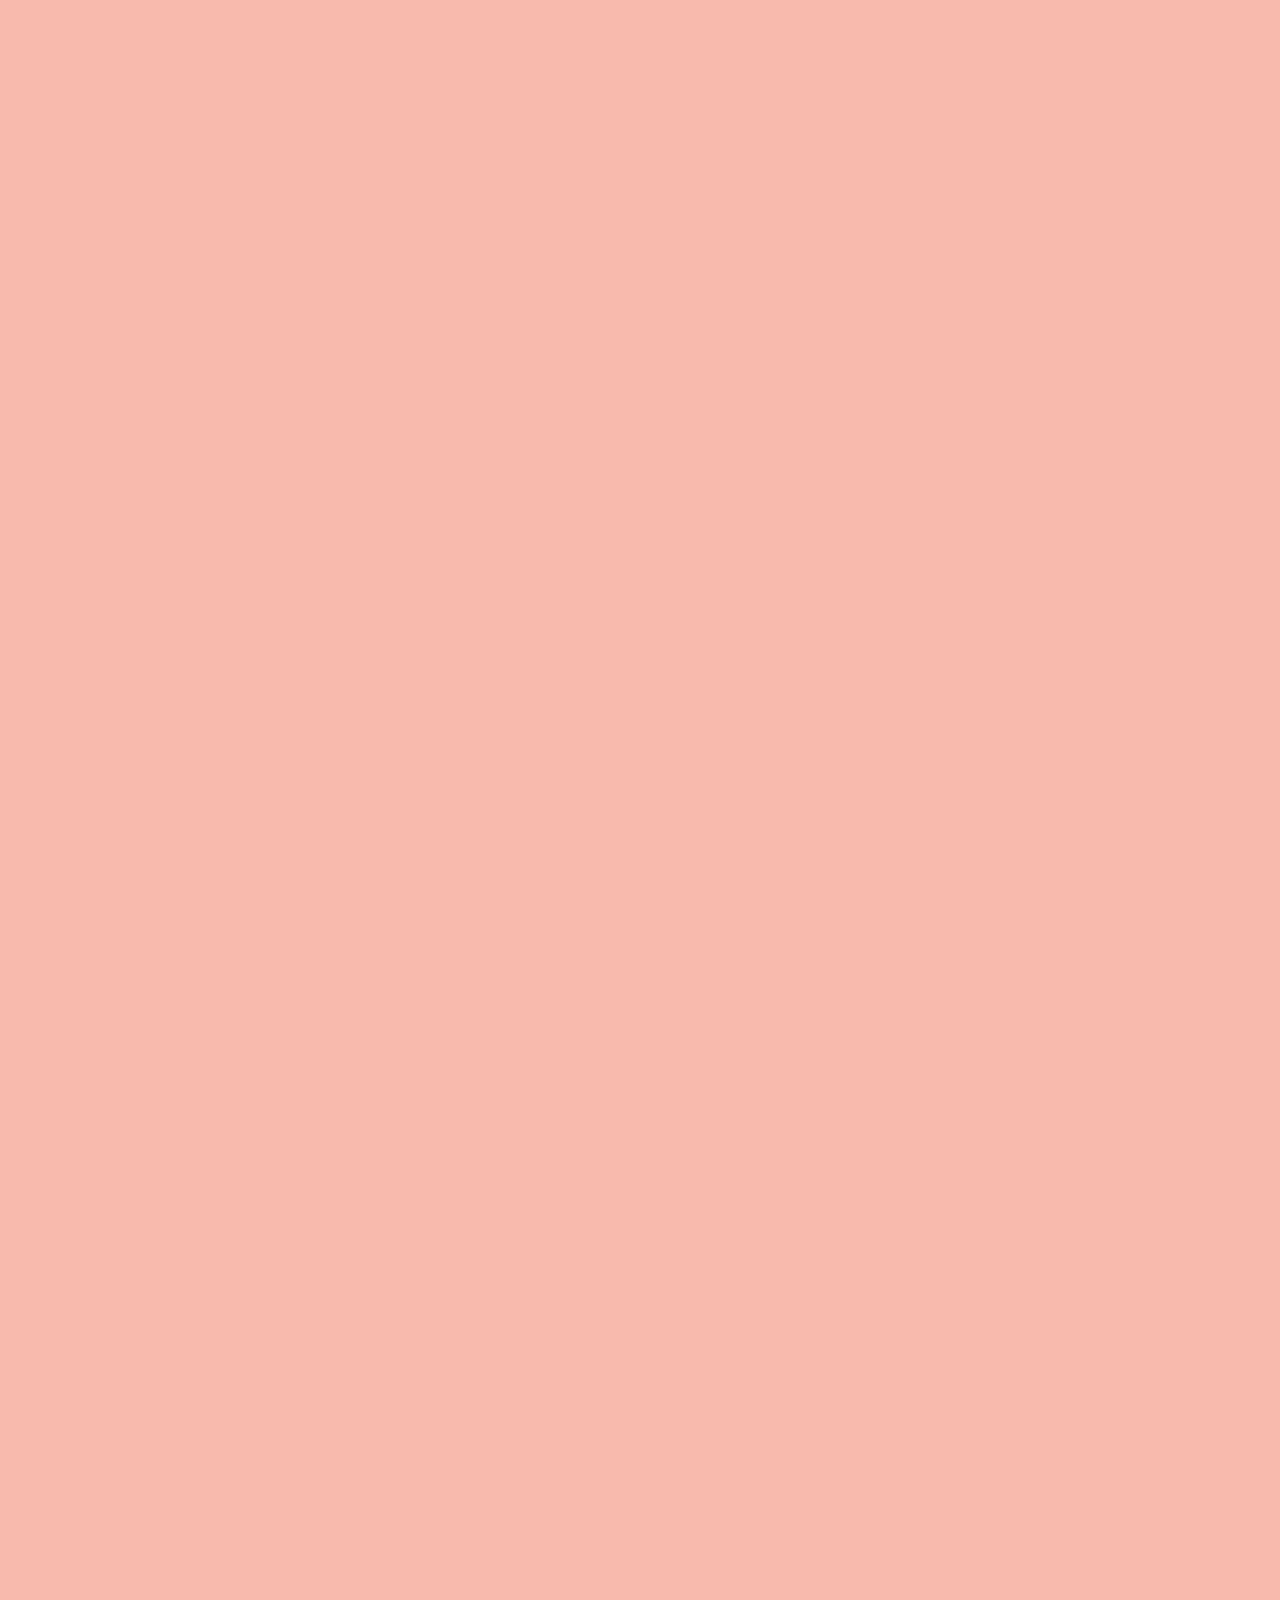
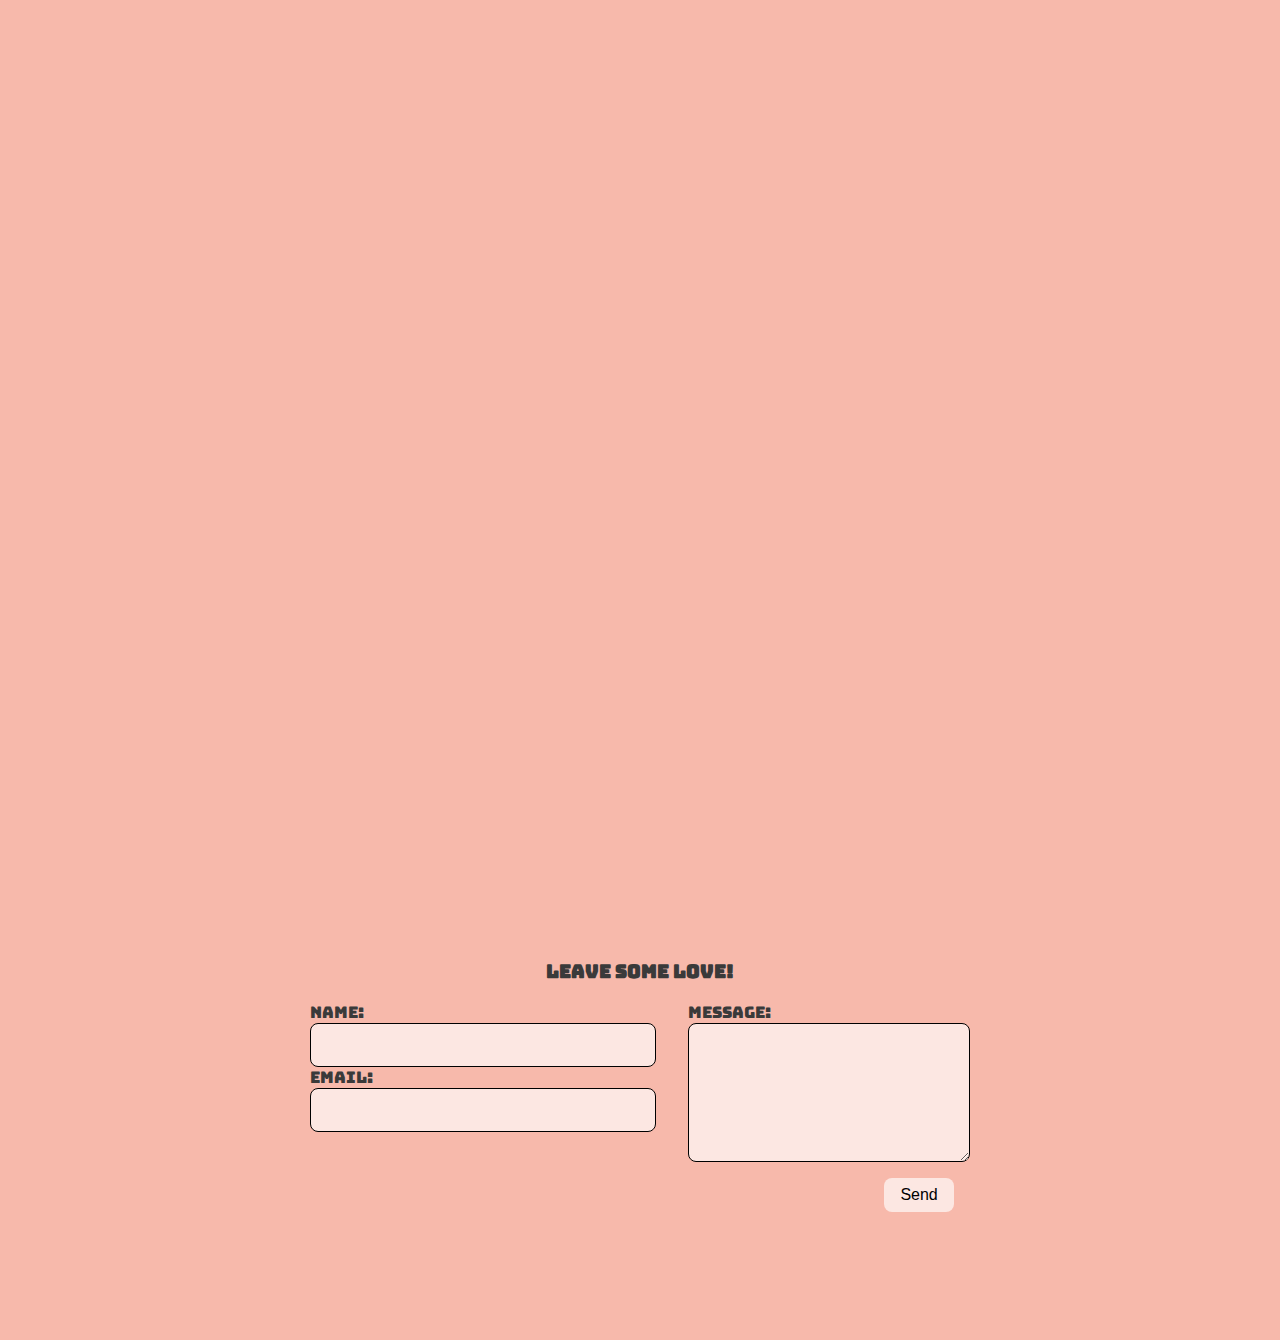
==== commit 2f896359: "edited banner" ====
--- a/home.html
+++ b/home.html
@@ -49,27 +49,18 @@
         <main>
 
             <section id="banner">
-                <div>
-                    <section data-aos="fade-up"
-                    data-aos-anchor-placement="bottom-bottom"
-                    data-aos-delay="100">
-                        <h2>Adopt</h2>
-                        <p>There are multiple options for adopting a cat or kitten:</p>
-                        <ul>
-                            <li>Adopt from a shelter, find one <a href="https://www.aspca.org/adopt-pet">here</a></li>
-                            <li>Find a breeder</li>
-                            <li>Adopt from a sanctuary or rescue</li>
-                        </ul>
+                <div id="image">
+                    <figure>
+                        <img src="images/header_image.svg">
+                    </figure>
+                </div>
+                <div id="text">
+                    <section>
+                        <h2>Welcome to Period Alphabet!</h2>
+                        <p>Your survival guide for navigating your menstrul cycle. Connect with others, find resources near you, and discover tips that we wish we knew when growing up!</p>
                     </section>
-                    <div data-aos="fade-up"
-                    data-aos-anchor-placement="bottom-bottom"
-                    data-aos-delay="1000">
-                        <img src="images/cat-3790477.png">
-                    </div>
                 </div>
-                <figure>
-                    <img>
-                </figure>
+        
             </section>
 
             <section id="alphabet">
--- a/styles.css
+++ b/styles.css
@@ -13,9 +13,6 @@
     min-height: 100vh;
 }
 
-/* give each section a different background color 
-the id names on each section are different, so this is how you make attributes 
-for just that specific section */
 #nav {
     display: flex;
     justify-content: space-between;
@@ -56,20 +53,16 @@
 
 }
 
-#banner > div {
-    display: flex;
-    justify-content: center;
+#banner section {
+    color: #000;
+
+    background-color: rgba(255, 255, 255, 0.65);
+    padding: 60px;
+
+    display: flex;
+    justify-content: space-between;
     width: 75%;
     margin: auto;
-}
-
-#banner section {
-    color: #000;
-
-    background-color: rgba(255, 255, 255, 0.65);
-    padding: 2em;
-
-    margin: auto;
 
     box-shadow: 0 0 20px #000;
 }
@@ -79,7 +72,8 @@
 }
 
 #banner h2 {
-    font-size: 4em;
+    font-size: 2em;
+    font-family: "Bungee Shade";
     text-align: center;
 
     margin: 0 0 1rem 0;
@@ -89,18 +83,6 @@
     text-decoration: none;
 }
 
-#banner > div > div:nth-child(1) {
-    flex: 3;
-}
-
-#banner > div > div:nth-child(2) {
-    flex: 2;
-}
-
-#banner > div img {
-    width: 100%;
-    height: 90%;
-}
 
 #alphabet ul {
     list-style: none;
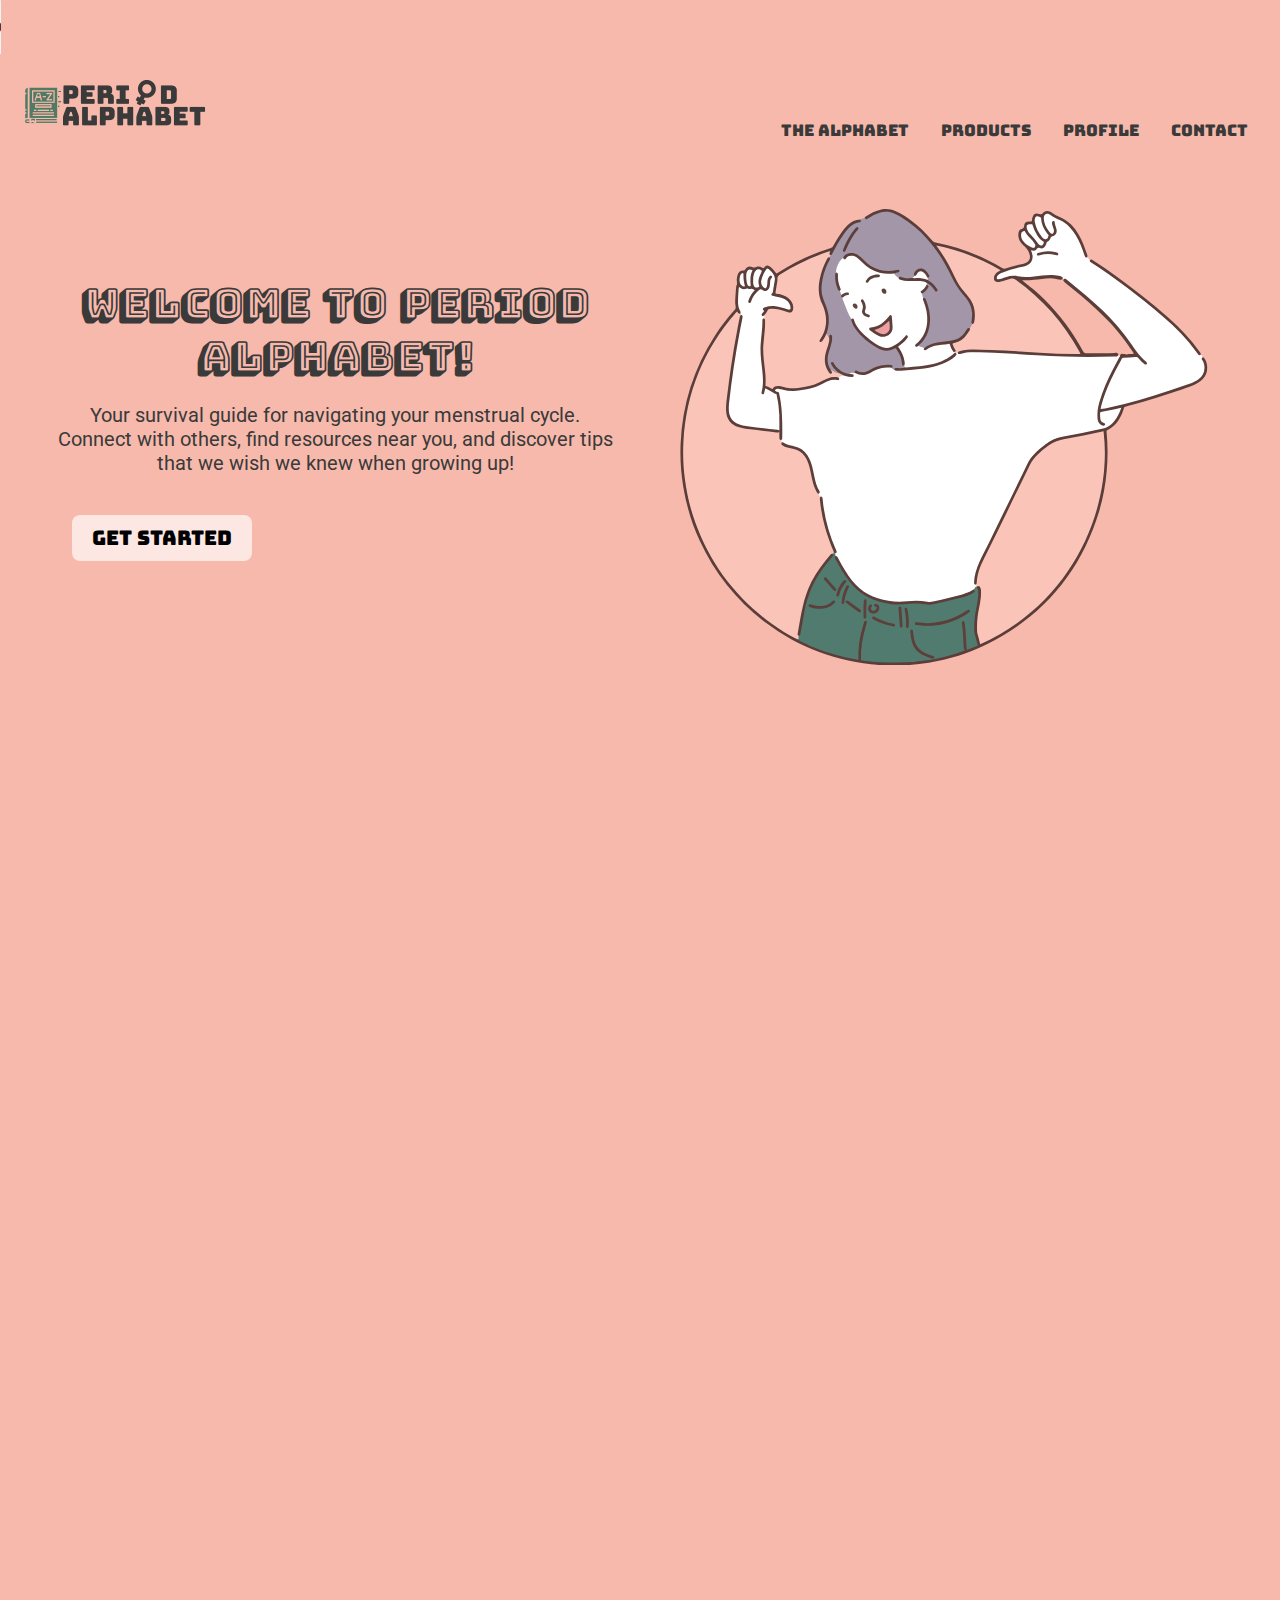
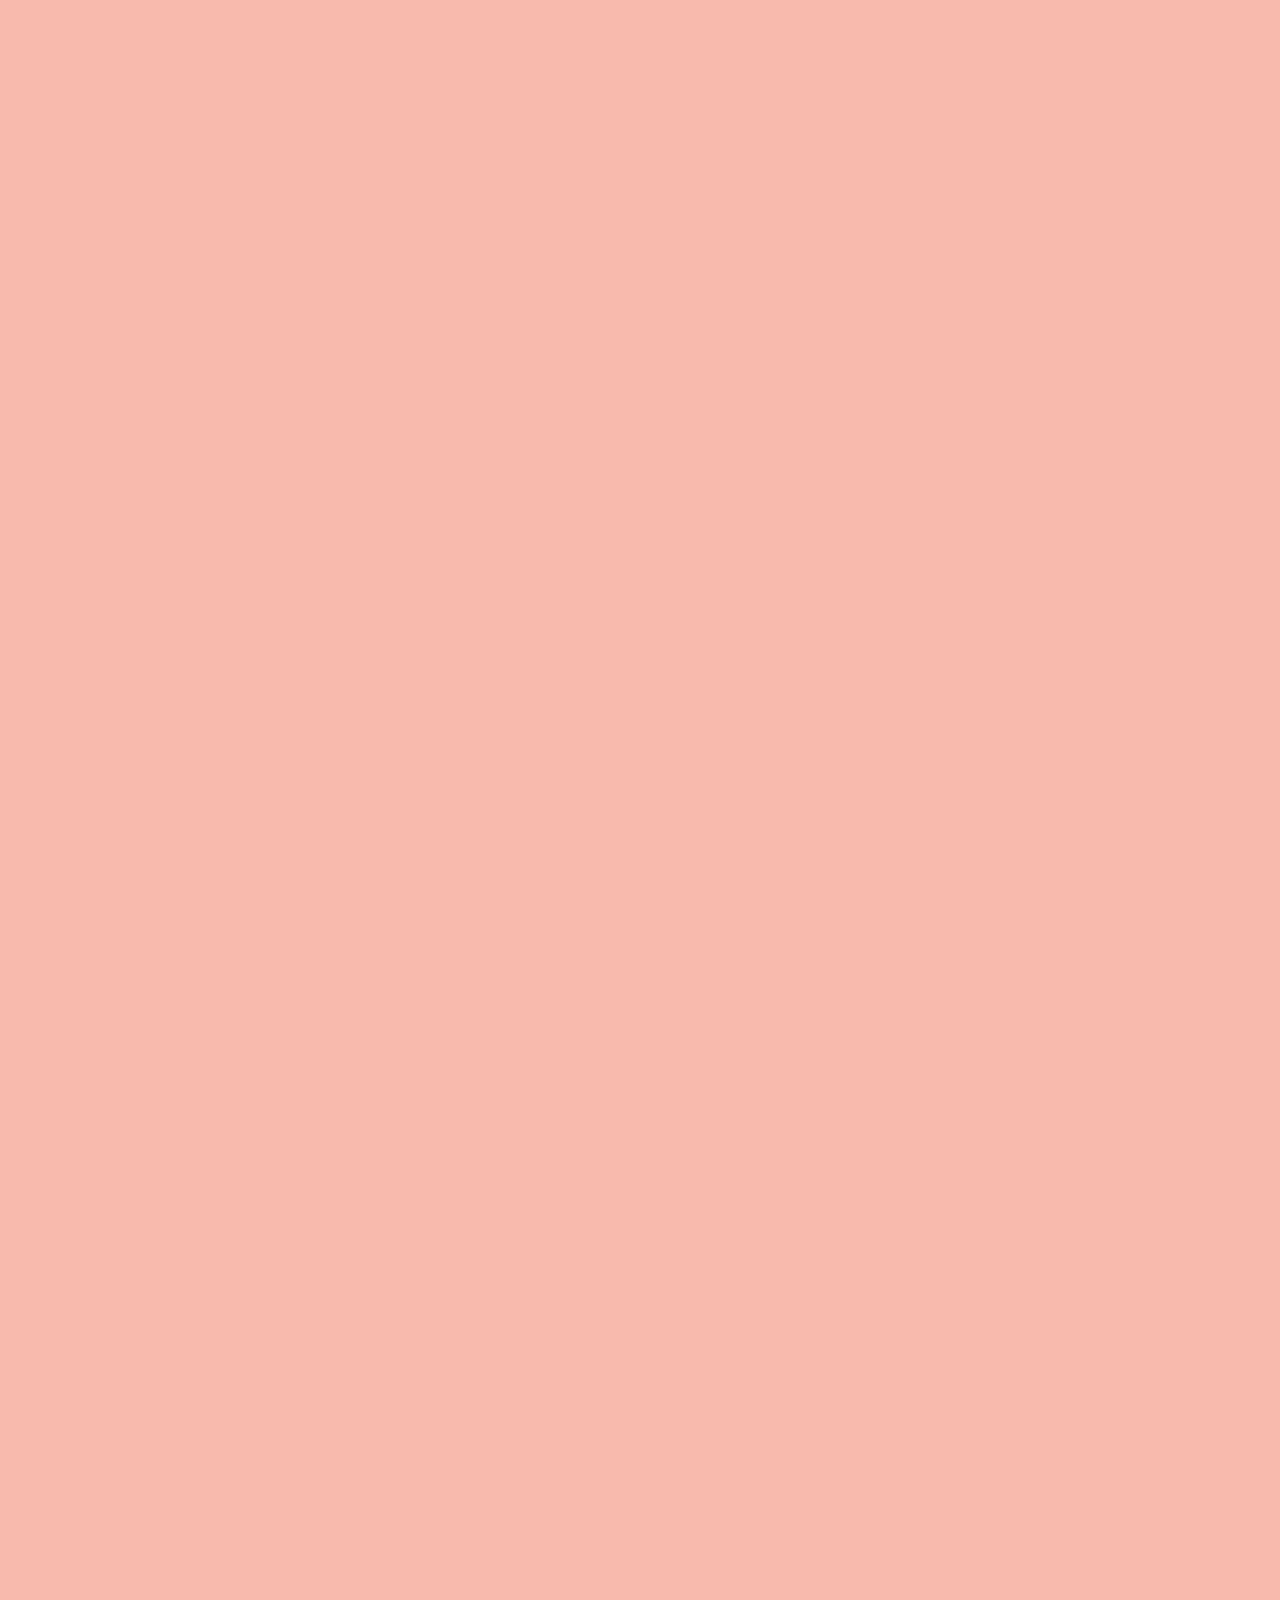
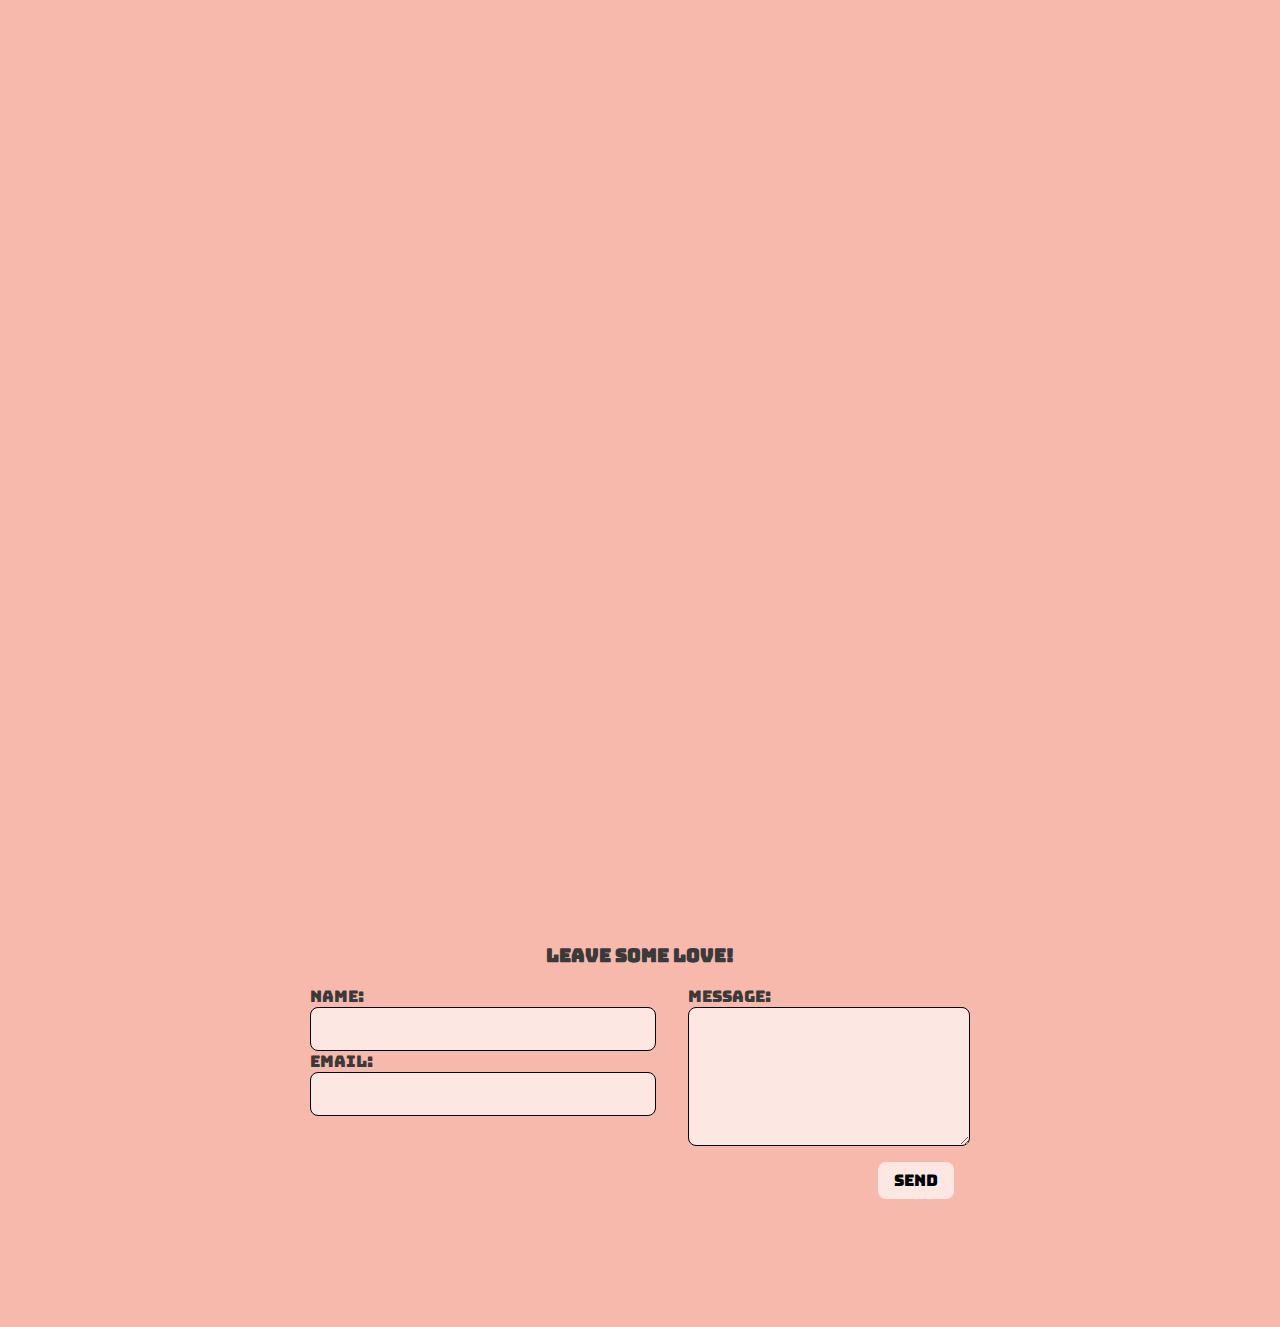
==== commit 6942ad1f: "edited the header" ====
--- a/home.html
+++ b/home.html
@@ -25,6 +25,7 @@
         <!--Using Google Fonts API for a nice font-->
         <link href="https://fonts.googleapis.com/css2?family=Bungee" rel="stylesheet">
         <link href="https://fonts.googleapis.com/css2?family=Bungee+Shade" rel="stylesheet">
+        <link href="https://fonts.googleapis.com/css2?family=Roboto" rel="stylesheet">
     </head>
 
 
@@ -49,18 +50,21 @@
         <main>
 
             <section id="banner">
-                <div id="image">
-                    <figure>
-                        <img src="images/header_image.svg">
-                    </figure>
+                <div class="container">
+                    <form>
+                        <div class="text">
+                            <h2>Welcome to Period Alphabet!</h2>
+                            <p>Your survival guide for navigating your menstrual cycle. Connect with others, find resources near you, and discover tips that we wish we knew when growing up!</p>
+                            <button type="submit">Get Started</button>
+                        </div>
+                    </form>
+
+                    <div class="image">
+                        <figure>
+                            <img src="images/header.svg">
+                        </figure>
+                    </div>
                 </div>
-                <div id="text">
-                    <section>
-                        <h2>Welcome to Period Alphabet!</h2>
-                        <p>Your survival guide for navigating your menstrul cycle. Connect with others, find resources near you, and discover tips that we wish we knew when growing up!</p>
-                    </section>
-                </div>
-        
             </section>
 
             <section id="alphabet">
--- a/styles.css
+++ b/styles.css
@@ -56,13 +56,11 @@
 #banner section {
     color: #000;
 
-    background-color: rgba(255, 255, 255, 0.65);
-    padding: 60px;
-
-    display: flex;
-    justify-content: space-between;
-    width: 75%;
-    margin: auto;
+    margin: 0;
+    padding: 0;
+    display: flex;
+    justify-content: center;
+    align-items: baseline;
 
     box-shadow: 0 0 20px #000;
 }
@@ -76,6 +74,8 @@
     font-family: "Bungee Shade";
     text-align: center;
 
+    color: #3a3a3a;
+
     margin: 0 0 1rem 0;
 }
 
@@ -83,6 +83,46 @@
     text-decoration: none;
 }
 
+.container {
+    display: flex;
+    align-items: center;
+    justify-content: center;
+    padding: 2em;
+}
+
+.image {
+    flex-basis: 40%;
+}
+
+.text {
+    font-size: 20px;
+    padding: 20px;
+    margin: 0 0 1rem 0;
+    color: #3a3a3a;
+    align-items: center;
+}
+
+.text p{
+    font-family: "Roboto";
+    text-align: center;
+}
+
+form button {
+    width: auto;
+    font-size: 1em;
+    font-family: "Bungee";
+    margin: 1em;
+    align-self: flex-end;
+    padding: 0.5em 1em;
+    background-color: rgba(255, 255, 255, 0.65);
+    color: #000;
+    border: none;
+    border-radius: 8px;
+}
+
+form button:hover {
+    box-shadow: 0 0 20px #000;
+}
 
 #alphabet ul {
     list-style: none;
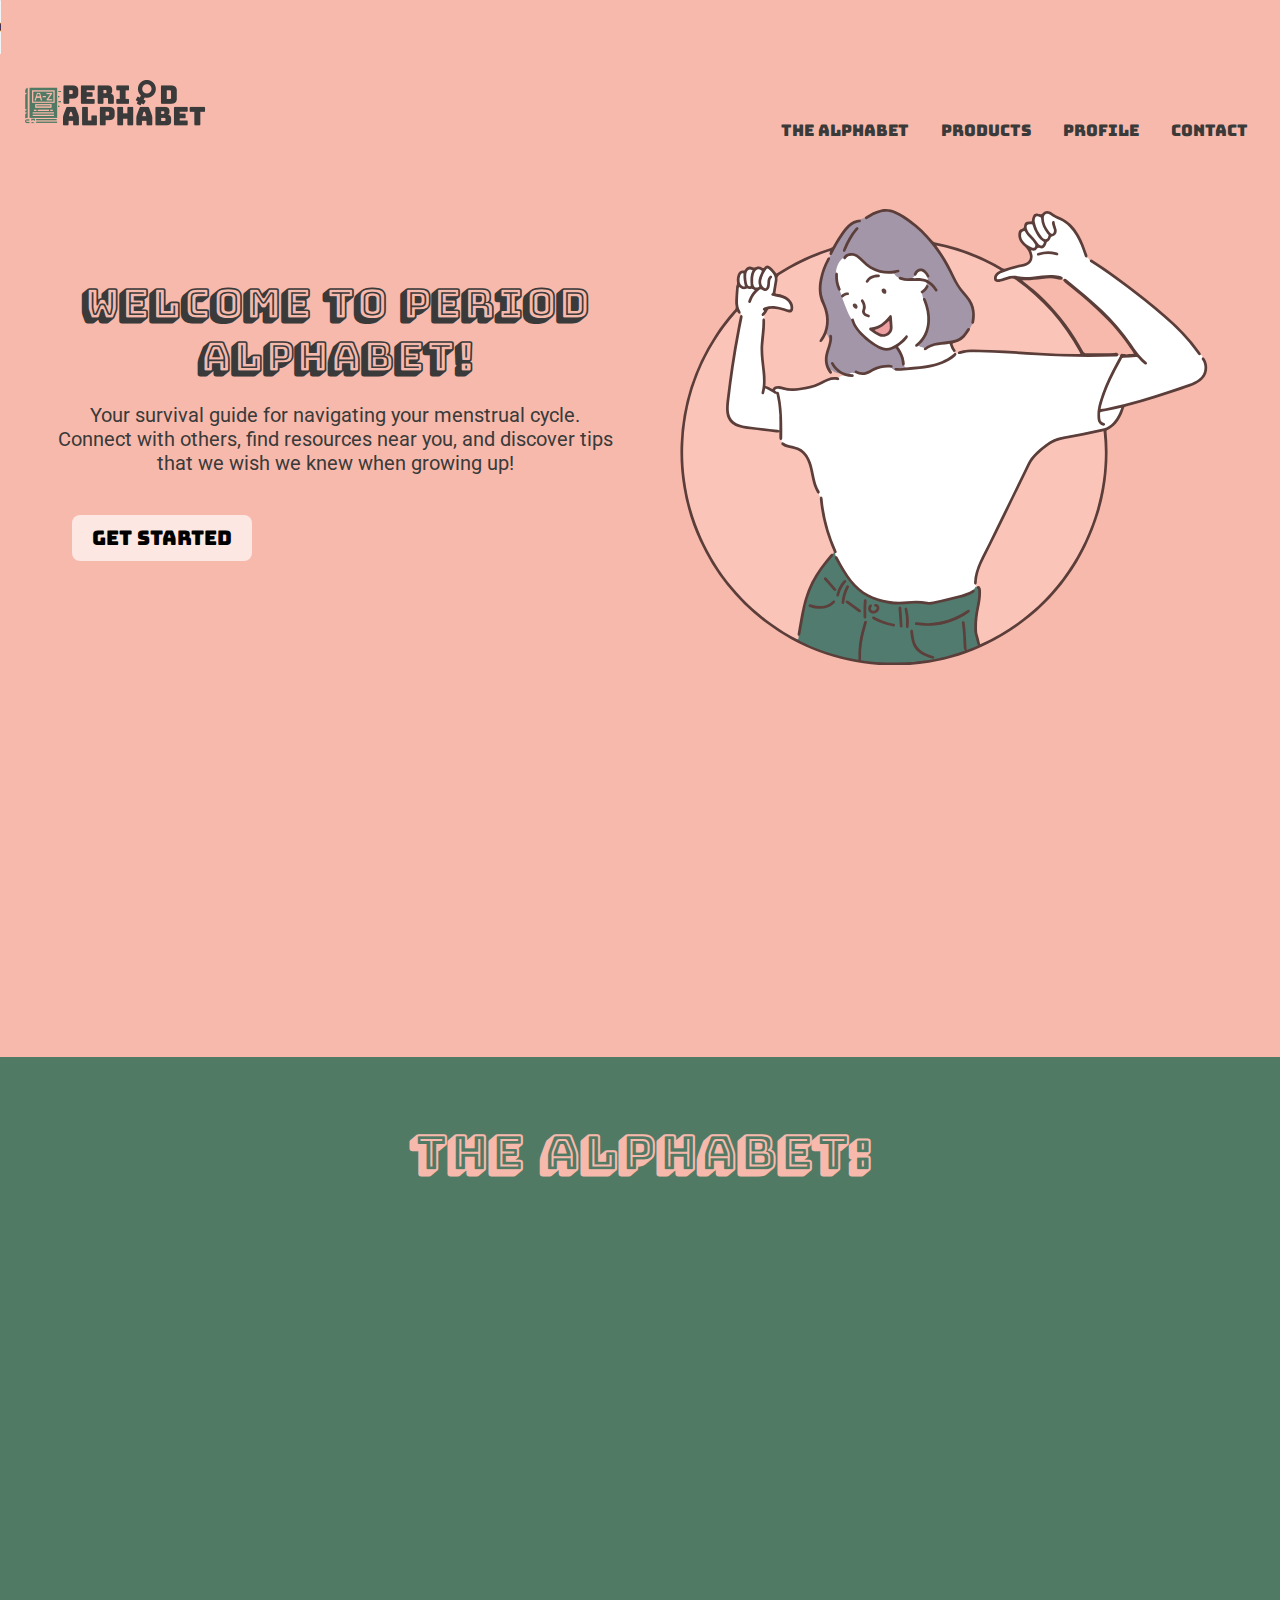
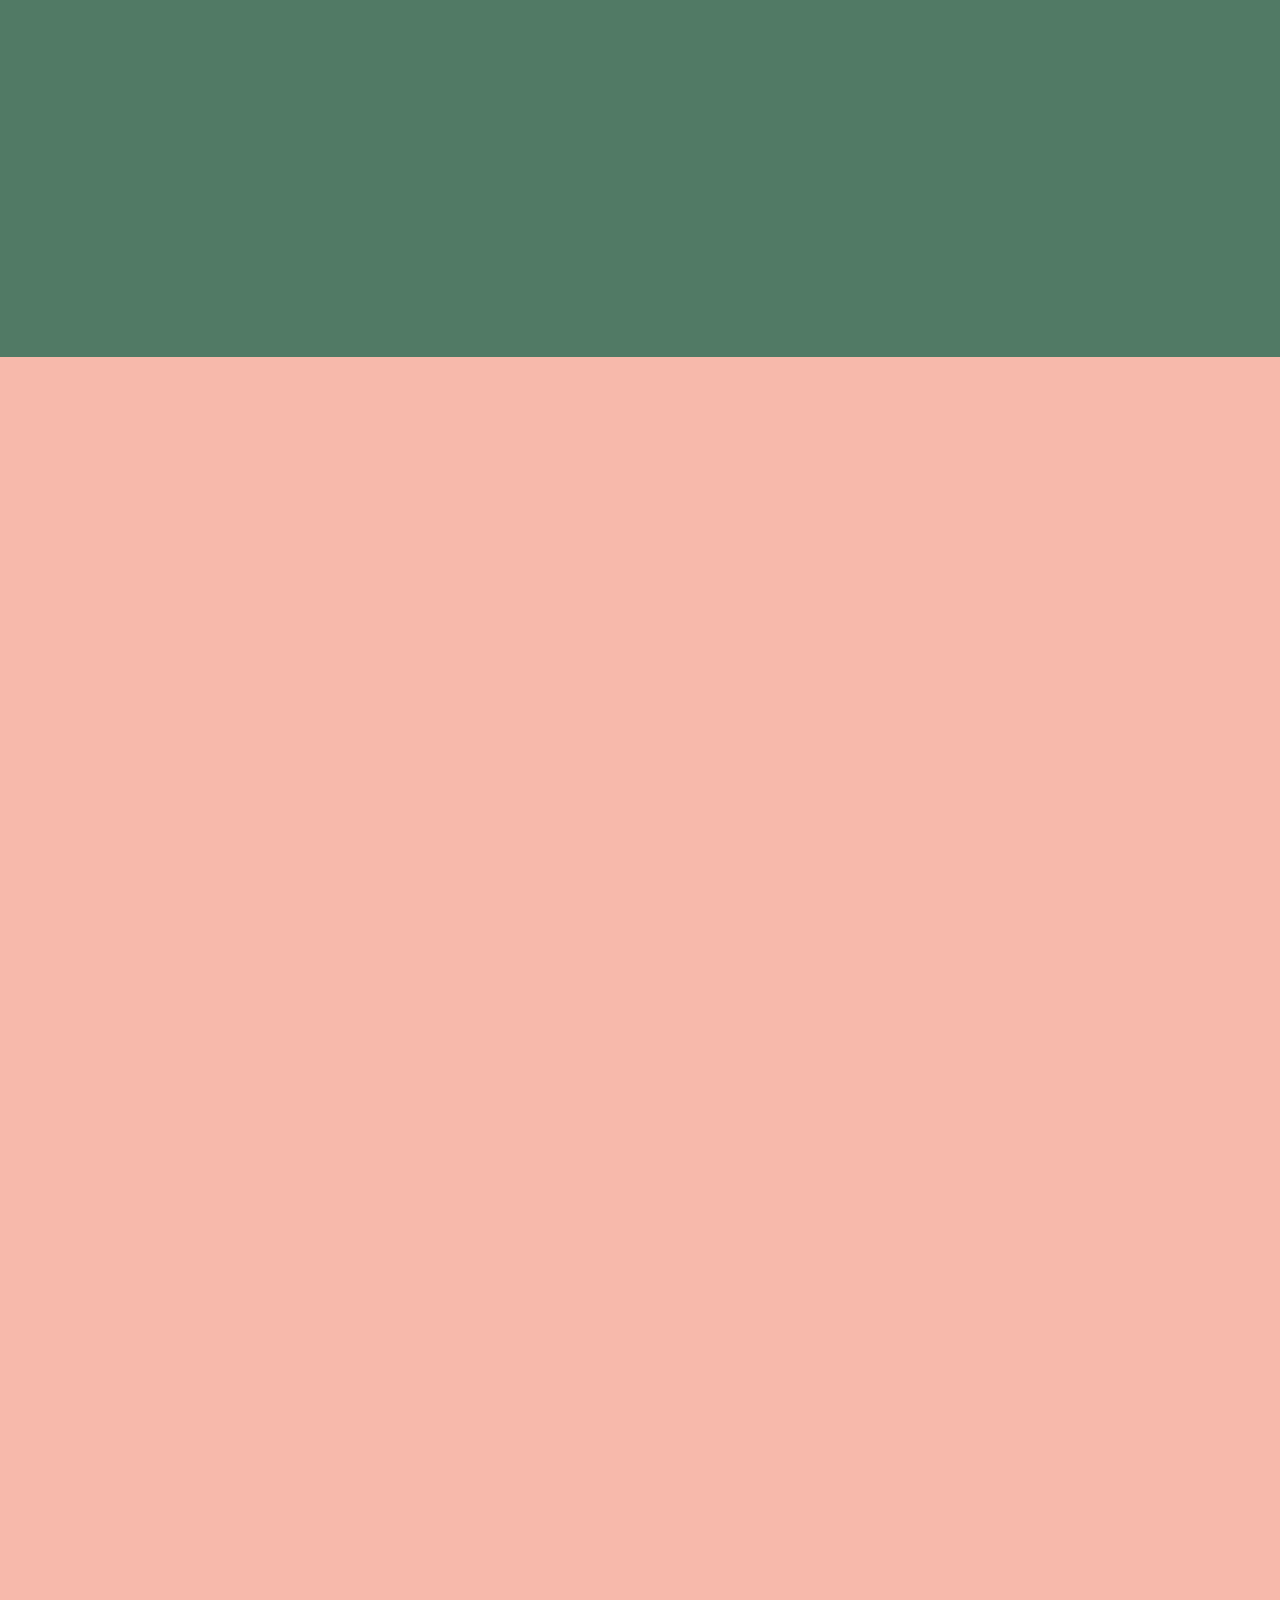
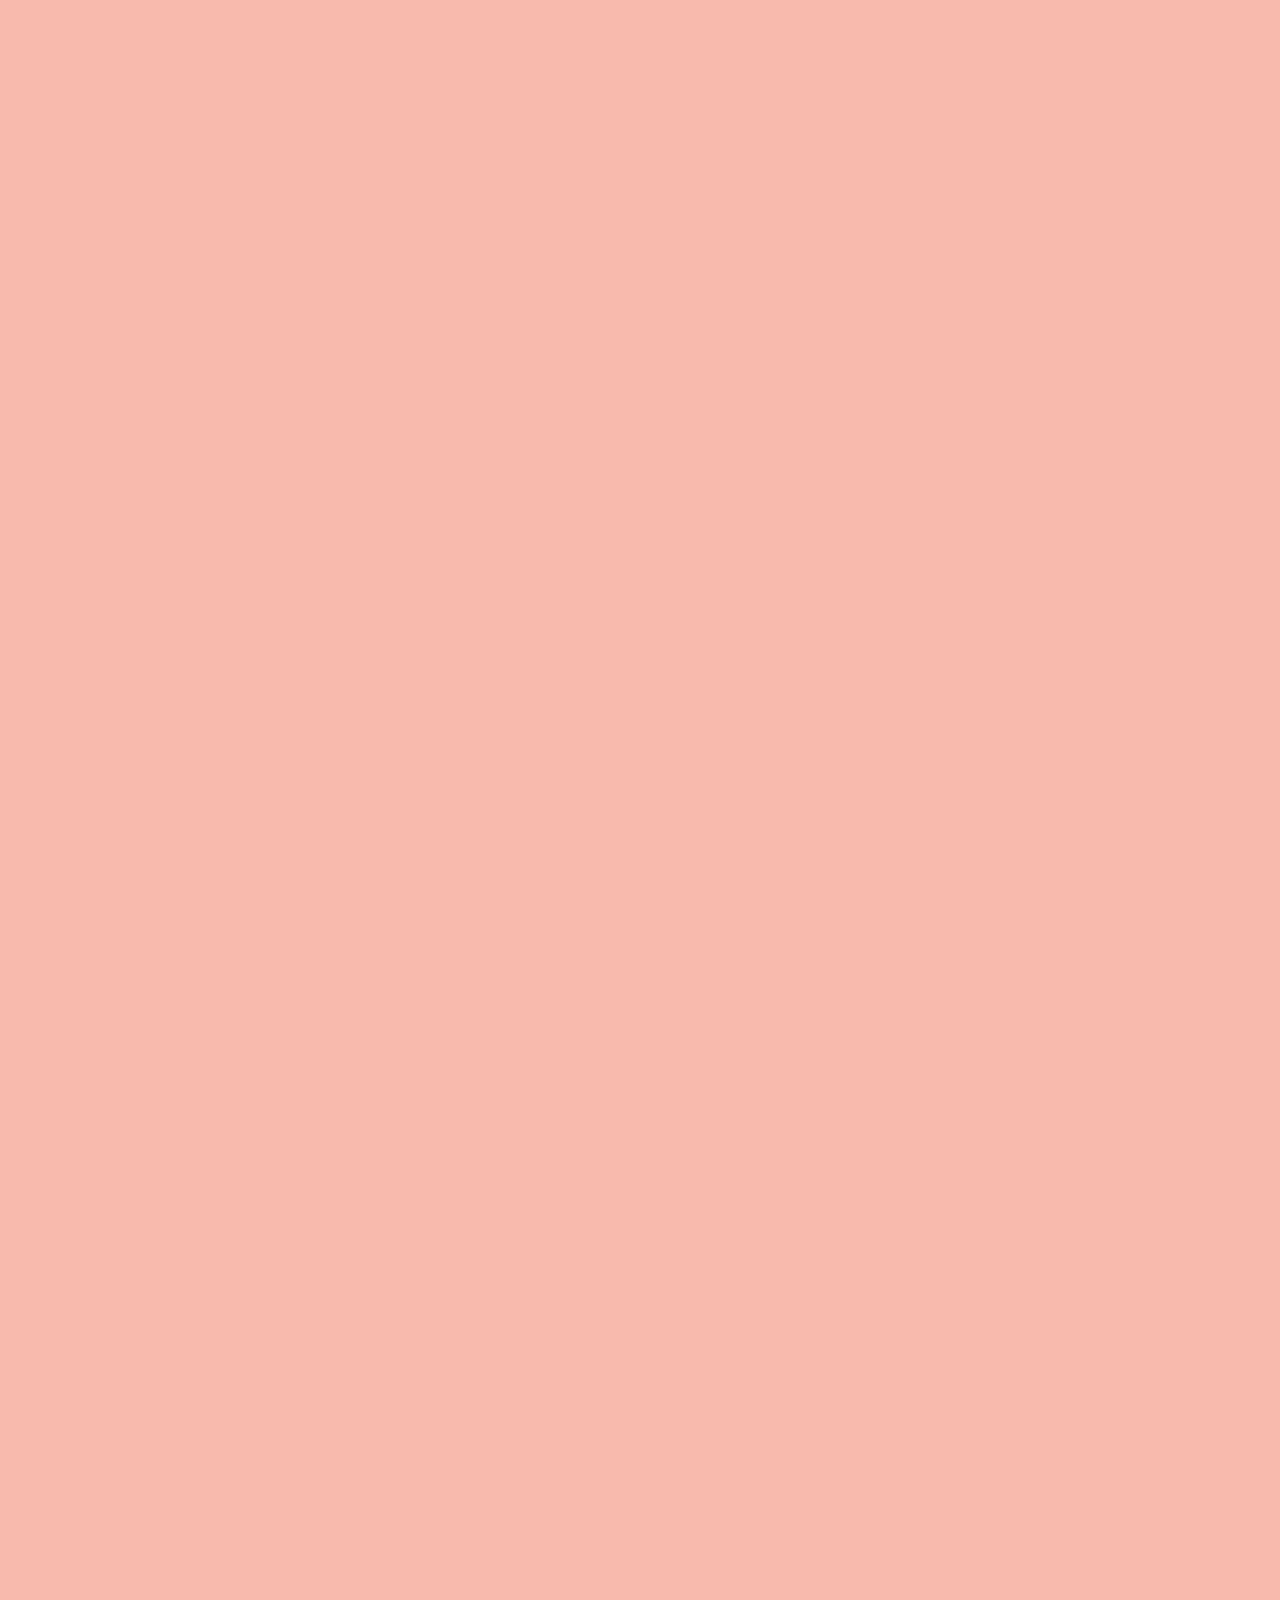
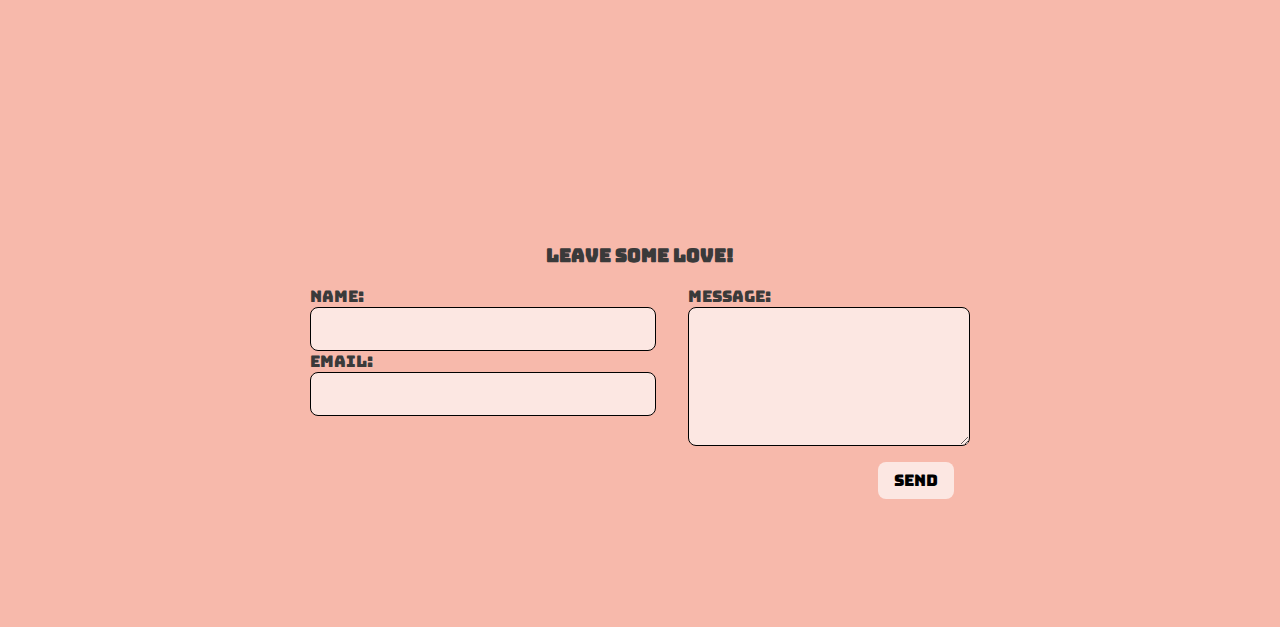
==== commit 70343cc8: "modifying section" ====
--- a/home.html
+++ b/home.html
@@ -67,6 +67,10 @@
                 </div>
             </section>
 
+            <section id="intro">
+                <h4>The Alphabet:</h4>
+            </section>
+
             <section id="alphabet">
                 <section id="A-D">
 
--- a/styles.css
+++ b/styles.css
@@ -122,6 +122,21 @@
 
 form button:hover {
     box-shadow: 0 0 20px #000;
+}
+
+#intro {
+    background-color: #517A65;
+    display: flex;
+    justify-content: center;
+    align-items: baseline;
+
+}
+
+#intro h4 {
+    font-family: "Bungee Shade";
+    font-size: 3em;
+    color: #F7B9AB;
+
 }
 
 #alphabet ul {
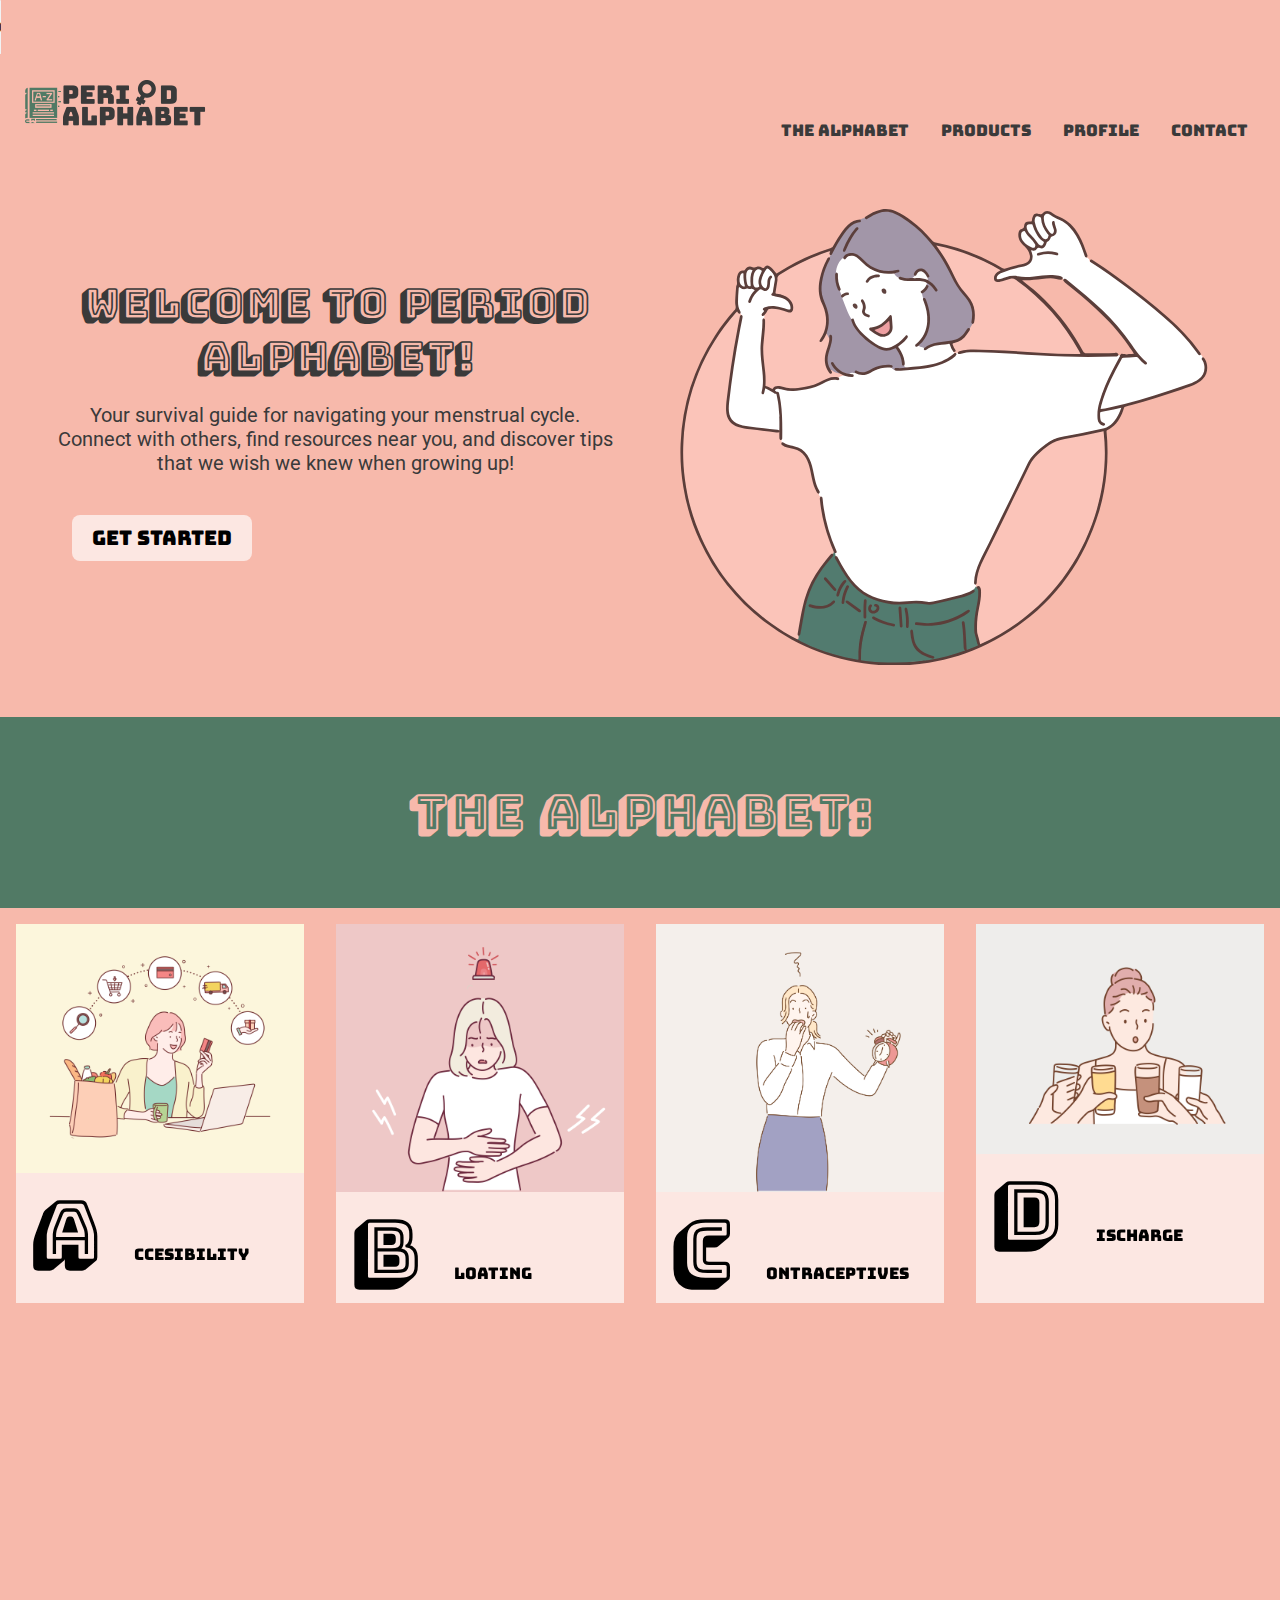
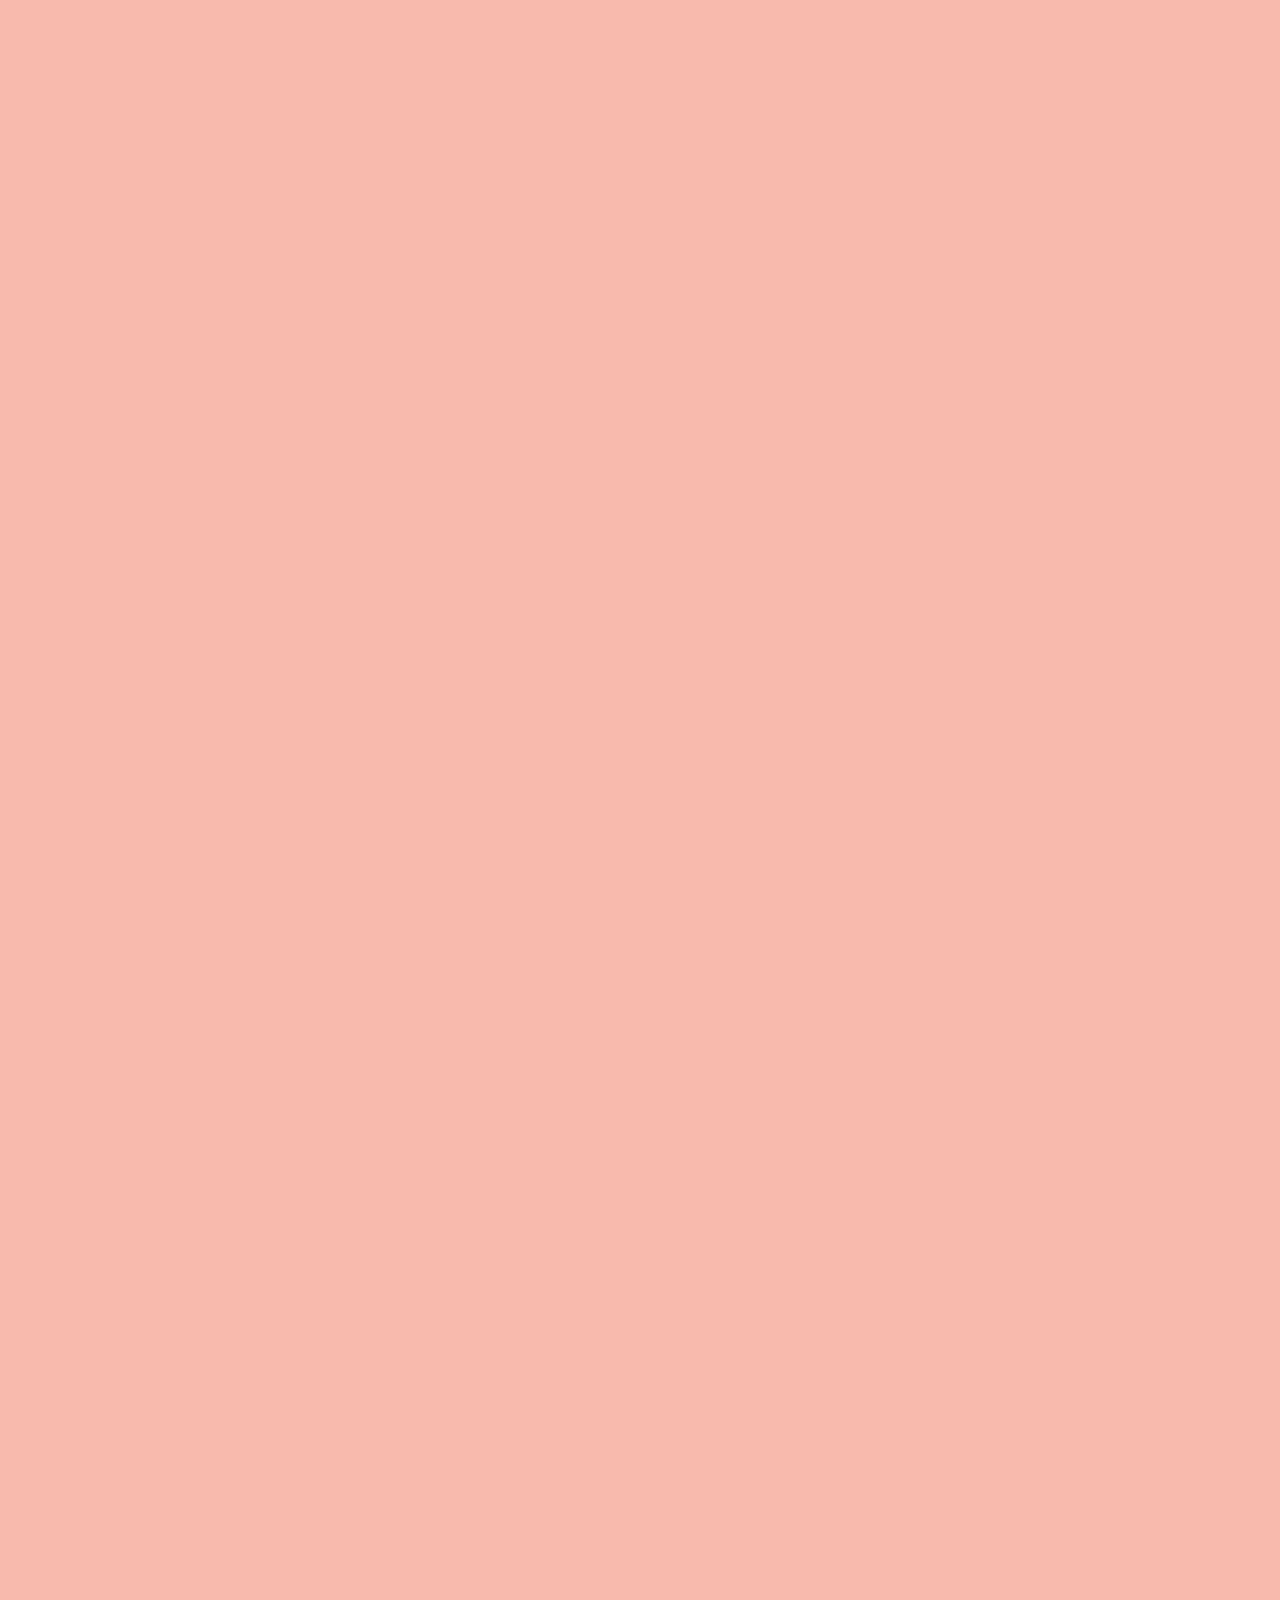
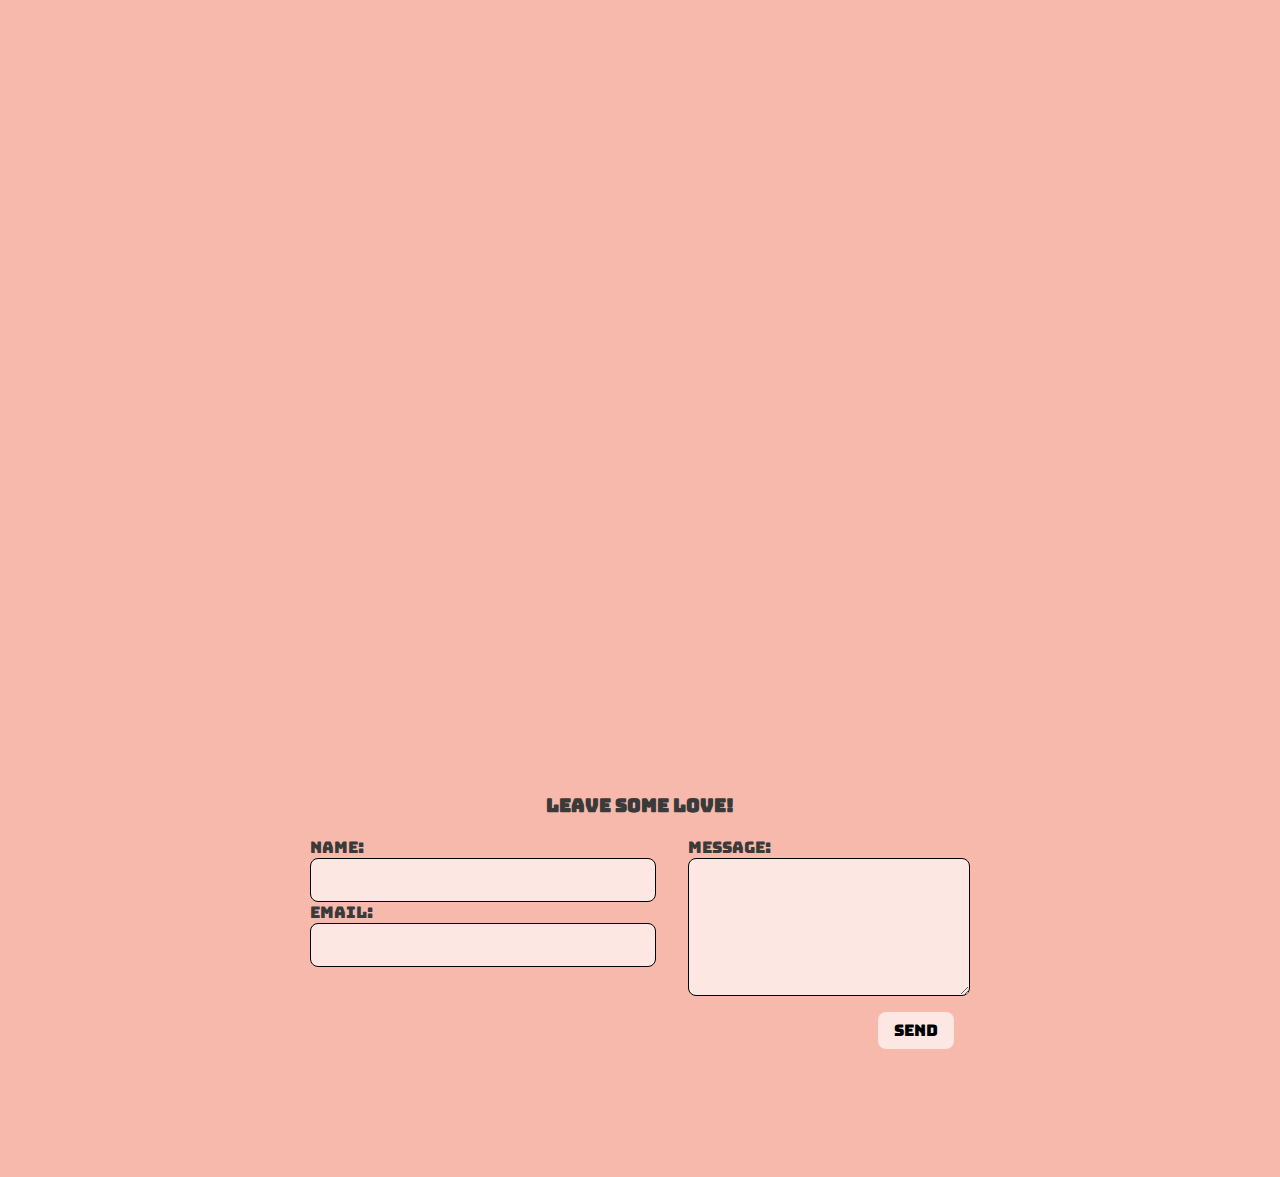
==== commit fdae8e77: "fixed section formatting" ====
--- a/home.html
+++ b/home.html
@@ -49,7 +49,7 @@
         <!--The main ish on the page-->
         <main>
 
-            <section id="banner">
+            <div id="banner">
                 <div class="container">
                     <form>
                         <div class="text">
@@ -65,11 +65,11 @@
                         </figure>
                     </div>
                 </div>
-            </section>
-
-            <section id="intro">
+            </div>
+
+            <div id="intro">
                 <h4>The Alphabet:</h4>
-            </section>
+            </div>
 
             <section id="alphabet">
                 <section id="A-D">
